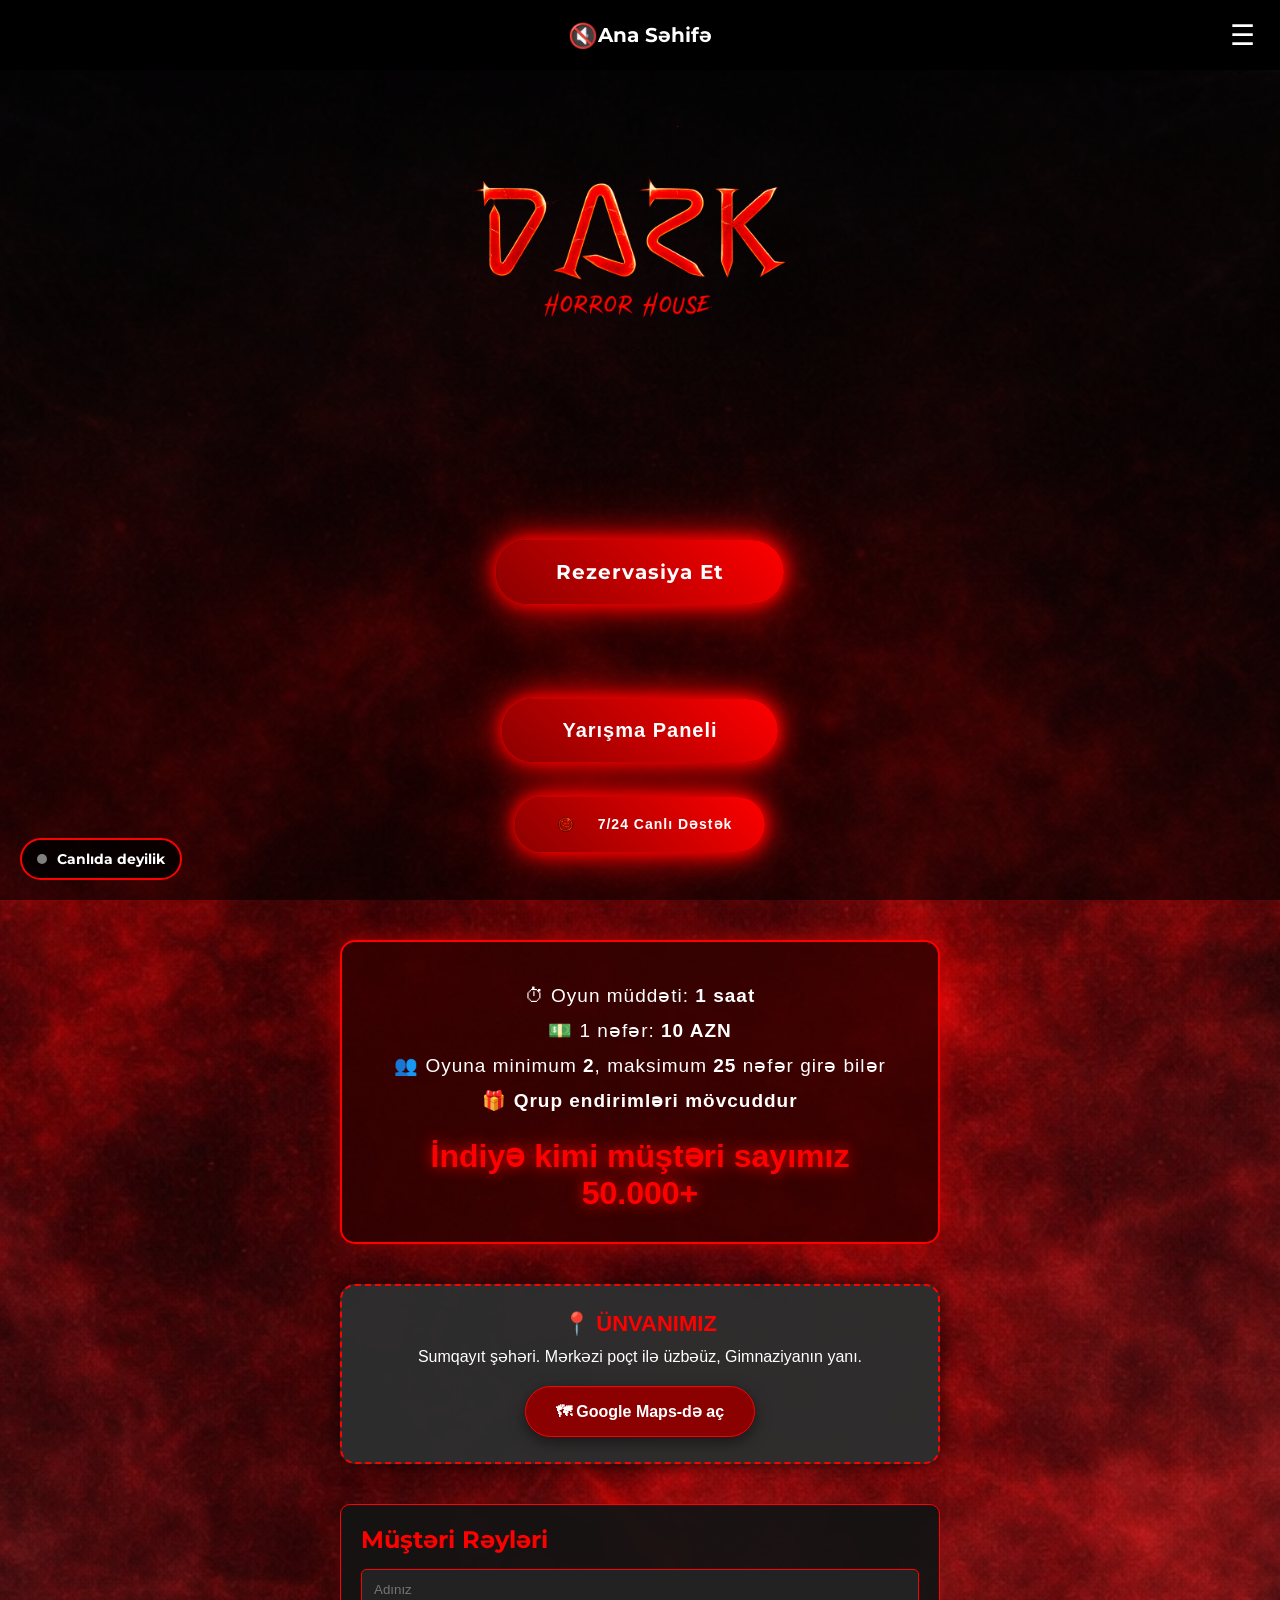
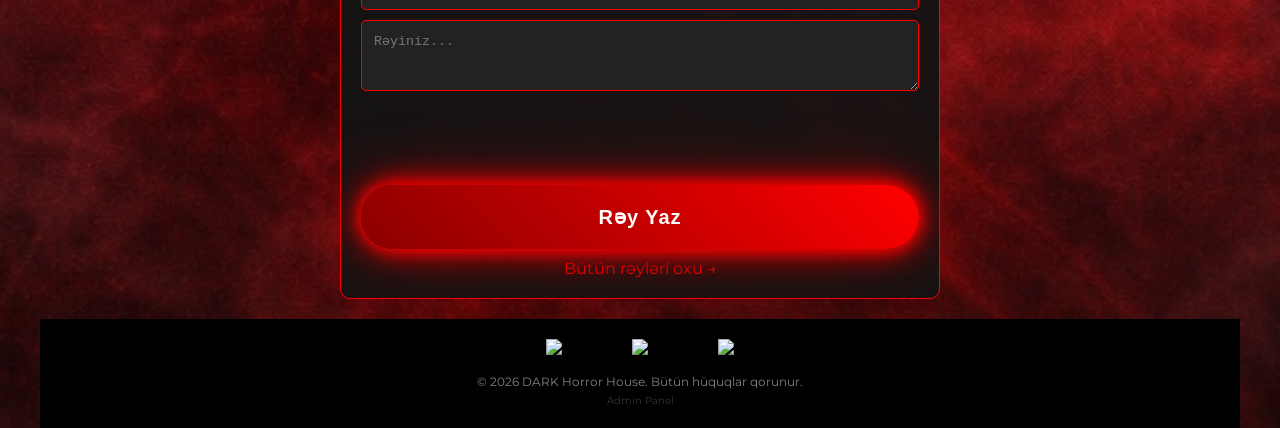
==== index.html @ f364968f "Update index.html" ====
<!DOCTYPE html>
<html lang="az">
<head>
    <link rel="icon" type="image/png" href="logo.png">
    <meta charset="UTF-8">
    <meta name="viewport" content="width=device-width, initial-scale=1.0">
    <title>Ana Səhifə - DARK Horror House</title>
    <link rel="stylesheet" href="style.css">
    <style>
        /* Əlavə Stillər */
        .live-support-btn { display: flex; align-items: center; justify-content: center; gap: 15px; width: 80%; max-width: 250px; margin: 20px auto 0 auto; padding: 10px 20px; font-size: 14px; border: none; }
        .live-support-icon { width: 35px; height: 35px; object-fit: contain; }
        #musicControl { cursor: pointer; font-size: 24px; display: flex; align-items: center; justify-content: center; color: white; transition: 0.3s; }
        #musicControl:hover { transform: scale(1.1); }
        
        .game-info-container { background: rgba(50, 0, 0, 0.85); border: 2px solid #ff0000; border-radius: 15px; box-shadow: 0 0 25px rgba(255, 0, 0, 0.5); color: white; text-align: center; width: 90%; max-width: 600px; margin: 40px auto; padding: 30px 20px; font-family: Arial, sans-serif; }
        .game-info-container p { font-size: 19px; margin: 12px 0; letter-spacing: 1px; color: #ffffff; font-weight: 500; }
        .customer-count { font-size: 32px; font-weight: bold; color: #ff0000; margin-top: 25px; text-shadow: 0 0 15px #ff0000; }
        
        .address-container { background: rgba(45, 45, 45, 0.98); border: 2px dashed #ff0000; border-radius: 15px; color: white; text-align: center; width: 90%; max-width: 600px; margin: 20px auto 40px auto; padding: 25px; font-family: Arial, sans-serif; box-shadow: 0 0 20px rgba(0, 0, 0, 0.8); }
        .address-title { color: #ff0000; font-size: 22px; margin-bottom: 10px; text-transform: uppercase; font-weight: bold; display: flex; align-items: center; justify-content: center; gap: 10px; }
        .maps-btn { display: inline-block; background: #8b0000; color: white !important; text-decoration: none !important; padding: 15px 30px; border-radius: 30px; margin-top: 20px; font-weight: bold; transition: 0.3s; box-shadow: 0 5px 15px rgba(0, 0, 0, 0.5); border: 1px solid #ff0000; cursor: pointer; position: relative; z-index: 99; }

        .reviews-section { width: 90%; max-width: 600px; margin: 20px auto; padding: 20px; background: rgba(20, 20, 20, 0.95); border: 1px solid #ff0000; border-radius: 10px; color: white; position: relative; z-index: 10; }
        .review-input { width: 100%; padding: 12px; margin-bottom: 10px; background: #222; border: 1px solid #ff0000; color: white; border-radius: 5px; box-sizing: border-box; }
        .review-item { background: #1a1a1a; padding: 15px; margin-top: 15px; border-radius: 8px; border-left: 5px solid red; text-align: left; }
        
        .tiktok-live-badge { position: fixed; bottom: 20px; left: 20px; background: rgba(0, 0, 0, 0.8); border: 2px solid red; color: white; padding: 10px 15px; border-radius: 30px; display: flex; align-items: center; gap: 10px; text-decoration: none; z-index: 1000; transition: all 0.3s ease; font-weight: bold; font-size: 14px; }
        .tiktok-dot { width: 10px; height: 10px; background: gray; border-radius: 50%; }
        .live-active .tiktok-dot { background: #ff0000; box-shadow: 0 0 10px #ff0000; animation: blink 1s infinite; }
        @keyframes blink { 50% { opacity: 0.5; } }

        .reserve-popup { position: fixed; top: 0; left: 0; width: 100%; height: 100%; background: rgba(0,0,0,0.8); display: none; justify-content: center; align-items: center; z-index: 2000; }
        .reserve-box { background: #1a1a1a; border: 2px solid red; padding: 20px; border-radius: 15px; width: 90%; max-width: 350px; text-align: center; color: white; }
    </style>
</head>
<body>

    <div id="adminPopup" class="popup">
        <div class="popup-box">
            <span class="close-btn" onclick="closeAdminPopup()">✕</span>
            <h2>Admin Girişi</h2>
            <input type="password" id="adminPass" placeholder="Şifrəni daxil edin...">
            <button onclick="checkAdminPassword()" class="confirm-btn">Daxil Ol</button>
            <p id="errorMsg" style="color: red; display: none; margin-top: 10px;">Şifrə səhvdir!</p>
        </div>
    </div>

    <div class="side-menu" id="menu">
        <a href="about.html">Haqqımızda</a>
        <a href="games.html">Oyunlarımız</a>
        <a href="rejimler.html">Rejimler</a>
        <a href="reyler.html">Sizin rəyləriniz</a>
    </div>

    <header>
        <div class="topbar">
            <div id="musicControl" onclick="toggleMusic()">
                <span id="musicIcon">🔇</span>
            </div>
            <div class="topbar-title">Ana Səhifə</div>
            <div class="burger" onclick="toggleMenu()" id="burger">☰</div>
        </div>
        
        <div class="logo"><img src="logo.png" alt="Logo"></div>

        <a href="reserve.html" class="reserve-btn">Rezervasiya Et</a>

        <div style="text-align: center; margin: 15px;">
            <button onclick="openNavPopup()" class="reserve-btn" style="border:none; cursor:pointer;">
                Yarışma Paneli
            </button>
        </div>

        <button onclick="openLiveChat()" class="reserve-btn live-support-btn">
            <img src="chat-logo.png" alt="Support" class="live-support-icon"> 7/24 Canlı Dəstək
        </button>
    </header>

    <div id="navPopup" style="display:none; position:fixed; top:0; left:0; width:100%; height:100%; background:rgba(0,0,0,0.9); z-index:1000; align-items:center; justify-content:center; flex-direction:column;">
        <div style="background:#1a1a1a; padding:30px; border-radius:10px; text-align:center; border:1px solid #444;">
            <h2 style="color:white; margin-bottom:20px;">Siniflər Arası Yarışma</h2>
            <button onclick="window.location.href='qeydiyyat.html'" style="display:block; width:200px; padding:12px; margin:10px auto; background:#28a745; color:white; border:none; border-radius:5px; cursor:pointer;">Qeydiyyatdan keç</button>
            <button onclick="alert('Nəticələr tezliklə açıqlanacaq!')" style="display:block; width:200px; padding:12px; margin:10px auto; background:#007bff; color:white; border:none; border-radius:5px; cursor:pointer;">Nəticələrə bax</button>
            <button onclick="closeNavPopup()" style="margin-top:15px; background:none; color:#aaa; border:none; cursor:pointer;">Geri dön</button>
        </div>
    </div>

    <div class="game-info-container">
        <p>⏱ Oyun müddəti: <strong>1 saat</strong></p>
        <p>💵 1 nəfər: <strong>10 AZN</strong></p>
        <p>👥 Oyuna minimum <strong>2</strong>, maksimum <strong>25</strong> nəfər girə bilər</p>
        <p>🎁 <strong>Qrup endirimləri mövcuddur</strong></p>
        <div class="customer-count">İndiyə kimi müştəri sayımız<br>50.000+</div>
    </div>

    <div class="address-container">
        <div class="address-title">📍 ÜNVANIMIZ</div>
        <p>Sumqayıt şəhəri. Mərkəzi poçt ilə üzbəüz, Gimnaziyanın yanı.</p>
        <a href="https://maps.google.com/?q=Sumqayit+Dark+Horror+House" target="_blank" class="maps-btn">🗺 Google Maps-də aç</a>
    </div>

    <div class="reviews-section">
        <h2 style="color: red; margin-bottom: 15px;">Müştəri Rəyləri</h2>
        <input type="text" id="revName" placeholder="Adınız" class="review-input">
        <textarea id="revText" placeholder="Rəyiniz..." class="review-input" rows="3"></textarea>
        <button id="sendBtn" onclick="sendReview()" class="reserve-btn" style="width: 100%; cursor: pointer; border:none;">Rəy Yaz</button>
        <div id="displayReviews"></div>
        <a href="reyler.html" class="all-reviews-link" style="display:block; text-align:center; color:red; margin-top:10px; text-decoration:none;">Bütün rəyləri oxu →</a>
    </div>

    <div class="reserve-popup" id="liveChatPopup">
        <div class="reserve-box" style="display: flex; flex-direction: column; height: 450px;">
            <div class="close-btn" onclick="closeLiveChat()" style="cursor:pointer; text-align:right;">✕</div>
            <h2>Canlı Dəstək</h2>
            <div id="nickStep">
                <label>Adınızı yazın:</label>
                <input type="text" id="chatNick" class="review-input" placeholder="Adınız...">
                <button class="reserve-btn" onclick="startChat()" style="width:100%; border:none;">Daxil Ol</button>
            </div>
            <div id="chatStep" style="display: none; flex-direction: column; flex-grow: 1; height: 100%;">
                <div id="chatMessages" style="flex-grow: 1; background: #111; border: 1px solid red; border-radius: 5px; padding: 10px; overflow-y: auto; text-align: left; margin-bottom: 10px; font-size: 14px;"></div>
                <div style="display: flex; gap: 5px;">
                    <input type="text" id="chatMsgInput" placeholder="Mesaj..." style="flex-grow: 1; background: #000; border: 1px solid red; color: white; padding: 5px;">
                    <button onclick="sendChatMessage()" class="reserve-btn" style="padding: 5px 10px; border:none;">Göndər</button>
                </div>
            </div>
        </div>
    </div>

    <a href="https://www.tiktok.com/@darkqorxuevi" target="_blank" id="tiktokLiveBadge" class="tiktok-live-badge">
        <div class="tiktok-dot" id="tiktokDot"></div>
        <span id="tiktokText">Canlıda deyilik</span>
    </a>

    <audio id="bgMusic" loop>
        <source src="music.mp3" type="audio/mpeg">
    </audio>

    <footer>
        <div class="footer-container" style="text-align: center; padding: 20px; background: #000;">
            <div class="social-links" style="margin-bottom: 15px;">
                <a href="https://www.instagram.com/darkqorxuevi" target="_blank" style="margin: 0 10px;"><img src="https://cdn-icons-png.flaticon.com/512/174/174855.png" width="30"></a>
                <a href="https://www.tiktok.com/@darkqorxuevi" target="_blank" style="margin: 0 10px;"><img src="https://cdn-icons-png.flaticon.com/512/3046/3046121.png" width="30"></a>
                <a href="https://wa.me/994993121709" target="_blank" style="margin: 0 10px;"><img src="https://cdn-icons-png.flaticon.com/512/733/733585.png" width="30"></a>
            </div>
            <p style="color: gray; font-size: 12px;">© 2026 DARK Horror House. Bütün hüquqlar qorunur.</p>
            <span onclick="openAdminPopup()" style="opacity:0.2; font-size:10px; cursor:pointer; color: white;">Admin Panel</span>
        </div>
    </footer>

    <script>
        const telegramBotToken = "8733282097:AAEfZWuC0FnbtaJ2ngBYCzjw4oN1N_-Uhvk";
        const telegramChatId = "7766487634";
        const scriptURL = 'https://script.google.com/macros/s/AKfycbzC2Or58ry4WSpllHfM58eG_gmFa5A4LGjv-NUnrT_Rk4mnm5BopssJ30q8YuOeaX9X/exec';
        let userNickname = "";
        let lastUpdateId = 0;

        function toggleMenu(){ document.getElementById("menu").classList.toggle("active"); }
        function openNavPopup() { document.getElementById('navPopup').style.display = 'flex'; }
        function closeNavPopup() { document.getElementById('navPopup').style.display = 'none'; }
        function openAdminPopup() { document.getElementById("adminPopup").style.display = "flex"; }
        function closeAdminPopup() { document.getElementById("adminPopup").style.display = "none"; }
        
        function checkAdminPassword() {
            if(document.getElementById("adminPass").value === "admindark1903") window.location.href="admin.html";
            else alert("Səhv!");
        }

        async function sendReview() {
            const name = document.getElementById("revName").value.trim();
            const text = document.getElementById("revText").value.trim();
            if(!name || !text) return alert("Boş buraxmayın!");
            
            const btn = document.getElementById("sendBtn");
            btn.disabled = true; btn.innerText = "Göndərilir...";

            try {
                await fetch(`${scriptURL}?action=add&name=${encodeURIComponent(name)}&text=${encodeURIComponent(text)}`, { mode: 'no-cors' });
                alert("Rəyiniz göndərildi!");
                location.reload();
            } catch(e) { alert("Xəta baş verdi."); btn.disabled = false; }
        }

        async function loadReviews() {
            const div = document.getElementById("displayReviews");
            try {
                const res = await fetch(`${scriptURL}?action=read`);
                const data = await res.json();
                div.innerHTML = data.slice(0, 2).map(r => `<div class="review-item"><strong>${r.name}</strong><p>${r.text}</p></div>`).join('');
            } catch(e) { div.innerHTML = ""; }
        }

        function openLiveChat() { document.getElementById("liveChatPopup").style.display = "flex"; }
        function closeLiveChat() { document.getElementById("liveChatPopup").style.display = "none"; }

        function startChat() {
            const nick = document.getElementById("chatNick").value.trim();
            if(!nick) return alert("Adınızı yazın!");
            userNickname = nick;
            document.getElementById("nickStep").style.display = "none";
            document.getElementById("chatStep").style.display = "flex";
            setInterval(fetchTelegramMessages, 3000);
        }

        function sendChatMessage() {
            const input = document.getElementById("chatMsgInput");
            const text = input.value.trim();
            if(!text) return;
            addMessageToChat("Siz", text, "#4CAF50");
            input.value = "";
            fetch(`https://api.telegram.org/bot${telegramBotToken}/sendMessage?chat_id=${telegramChatId}&text=${encodeURIComponent("["+userNickname+"]: "+text)}`);
        }

        function fetchTelegramMessages() {
            fetch(`https://api.telegram.org/bot${telegramBotToken}/getUpdates?offset=${lastUpdateId + 1}`)
            .then(res => res.json()).then(data => {
                if(data.ok && data.result.length > 0) {
                    data.result.forEach(update => {
                        lastUpdateId = update.update_id;
                        if(update.message && update.message.text) {
                            const msg = update.message.text;
                            const tag = `@${userNickname.toLowerCase()}`;
                            if(msg.toLowerCase().startsWith(tag)) addMessageToChat("Admin", msg.substring(tag.length).trim(), "#2196F3");
                        }
                    });
                }
            });
        }

        function addMessageToChat(sender, text, color) {
            const box = document.getElementById("chatMessages");
            box.innerHTML += `<div><strong style="color:${color}">${sender}:</strong> ${text}</div>`;
            box.scrollTop = box.scrollHeight;
        }

        const audio = document.getElementById("bgMusic");
        function toggleMusic() {
            if (audio.paused) { audio.play(); document.getElementById("musicIcon").innerText = "🔊"; }
            else { audio.pause(); document.getElementById("musicIcon").innerText = "🔇"; }
        }

        window.onload = loadReviews;
    </script>
</body>
</html>
---- style.css ----
@import url('https://fonts.googleapis.com/css2?family=Creepster&family=Montserrat:wght@400;700&display=swap');



*{

    margin:0;

    padding:0;

    box-sizing:border-box;

}



body{

    background:url("forest.jpg") center/cover no-repeat;

    font-family:'Montserrat', sans-serif;

    color:white;

    min-height:100vh;

    overflow-x:hidden;

    animation:fadeIn 1.2s ease;

}



/* Orta səviyyə qaranlıq */

body::before{

    content:"";

    position:fixed;

    inset:0;

    background:rgba(0,0,0,0.60);

    z-index:0;

}



/* Səhifə açılma animasiyası */

@keyframes fadeIn{

    from{opacity:0; transform:translateY(20px);}

    to{opacity:1; transform:translateY(0);}

}



header{

    position:relative;

    z-index:2;

    height:100vh;

    display:flex;

    flex-direction:column;

    align-items:center;

    justify-content:center;

    text-align:center;

}



/* YUXARI BAR */

.topbar{

    position:fixed;

    top:0;

    left:0;

    width:100%;

    height:70px;

    display:flex;

    justify-content:center;

    align-items:center;

    background:rgba(0,0,0,0.9);

    backdrop-filter:blur(6px);

    z-index:9999;

}







.topbar-title{

    font-weight:bold;

    font-size:20px;

}



.burger{

    position:absolute;

    right:25px;

    font-size:28px;

    cursor:pointer;

    transition:0.3s;

}



.burger.close{

    color:#8b0000;

}



/* SIDE MENU */

.side-menu{

    position:fixed;

    top:0;

    right:-50%;

    width:50%;

    height:100vh;

    background:rgba(0,0,0,0.97);

    padding-top:100px;

    transition:0.4s ease;

    z-index:5000;

}









.side-menu a{

    display:block;

    padding:15px;

    color:white;

    text-decoration:none;

    border-bottom:1px solid #222;

}



.side-menu a:hover{

    background:red;

}



.side-menu.active{

    right:0;

}



.side-menu.active{

    right:0;

}





/* LOGO */

.logo img{

    width:650px;

    max-width:95%;

}



.logo{

    display:flex;

    justify-content:center;

    align-items:center;

}



/* SLOGAN */

.slogan{

    margin-top:25px;

    font-family:'Creepster', cursive;

    font-size:42px;

    color:red;

    text-shadow:0 0 25px red;

}



/* REZERVASİYA BUTTON */

.reserve-btn{

    margin-top:80px;

    padding:20px 60px;

    background:linear-gradient(45deg, #8b0000, red);

    color:white;

    text-decoration:none;

    font-weight:700;

    font-size:20px;

    border-radius:50px;

    letter-spacing:1px;

    box-shadow:0 0 15px red,

               0 0 30px red,

               0 0 60px darkred;

    transition:0.4s;

    position:relative;

    overflow:hidden;

}



.reserve-btn:hover{

    background:darkred;

    transform:scale(1.08);

}



/* Telefon uyğunlaşma */

@media(max-width:768px){

    .slogan{

        font-size:28px;

        padding:0 15px;

    }

    .logo img{

        width:220px;

    }

}



/* ===== HERO SECTION ===== */



.hero{

    height:100vh;

    background:url("background.jpg") center/cover no-repeat;

    position:relative;

    display:flex;

    justify-content:center;

    align-items:center;

    text-align:center;

    overflow:hidden;

}



.overlay{

    position:absolute;

    width:100%;

    height:100%;

    background:rgba(0,0,0,0.75);

    backdrop-filter:blur(3px);

}



.hero-content{

    position:relative;

    z-index:2;

    padding:20px;

}



.hero-logo{

    width:75%;

    max-width:350px;

    margin-bottom:20px;

    filter:drop-shadow(0 0 20px red);

}



.hero-title{

    color:#ff0000;

    font-size:22px;

    margin-bottom:30px;

    text-shadow:0 0 15px red;

    font-weight:bold;

}



.hero-btn{

    display:inline-block;

    padding:15px 40px;

    border:2px solid red;

    color:white;

    text-decoration:none;

    font-weight:bold;

    letter-spacing:2px;

    border-radius:8px;

    background:rgba(255,0,0,0.1);

    box-shadow:0 0 15px red;

    transition:0.3s;

}



.hero-btn:hover{

    background:red;

    box-shadow:0 0 25px red;

}



/* ===== GAMES PAGE WINDOW ===== */



.games-section{

    padding:40px 20px;

    min-height:100vh;

}





.game-window{

    width:100%;

    max-width:500px;

    background:rgba(0,0,0,0.75);

    backdrop-filter:blur(8px);

    border:1px solid #8b0000;

    border-radius:15px;

    box-shadow:0 0 30px rgba(255,0,0,0.6);

    overflow:hidden;

    animation:fadeUpWindow 1s ease forwards;

}



.window-header{

    background:rgba(139,0,0,0.2);

    color:#ff0000;

    text-align:center;

    font-size:26px;

    font-weight:bold;

    padding:20px;

    letter-spacing:3px;

    text-shadow:0 0 15px red;

}



.window-body{

    padding:25px;

    color:#f1f1f1;

    line-height:1.8;

    font-size:15px;

    font-family:'Segoe UI', sans-serif;

}



/* Window animasiya */

@keyframes fadeUpWindow{

    from{

        opacity:0;

        transform:translateY(40px);

    }

    to{

        opacity:1;

        transform:translateY(0);

    }

}











/* ===== ABOUT PAGE ===== */



.about-section{

    padding:120px 20px 60px;

    min-height:100vh;

    display:flex;

    justify-content:center;

}



.about-window{

    width:100%;

    max-width:600px;

    background:rgba(0,0,0,0.75);

    backdrop-filter:blur(8px);

    border:1px solid #8b0000;

    border-radius:15px;

    box-shadow:0 0 30px rgba(255,0,0,0.6);

    overflow:hidden;

    animation:fadeUpAbout 1s ease forwards;

}



.about-header{

    background:rgba(139,0,0,0.2);

    color:#ff0000;

    text-align:center;

    font-size:24px;

    font-weight:bold;

    padding:20px;

    letter-spacing:3px;

    text-shadow:0 0 15px red;

}



.about-body{

    padding:25px;

    color:#f1f1f1;

    line-height:1.9;

    font-size:15px;

}



/* Animasiya */

@keyframes fadeUpAbout{

    from{

        opacity:0;

        transform:translateY(40px);

    }

    to{

        opacity:1;

        transform:translateY(0);

    }

}





/* ===== MODS PAGE ===== */



.mods-section{

    padding:120px 20px 60px;

    min-height:100vh;

    display:flex;

    justify-content:center;

}



.mods-container{

    width:100%;

    max-width:700px;

}



.mode-card{

    background:rgba(0,0,0,0.75);

    border:1px solid #8b0000;

    border-radius:12px;

    padding:25px;

    margin-bottom:25px;

    box-shadow:0 0 20px rgba(255,0,0,0.4);

    transition:0.4s;

}



.mode-card h2{

    color:#ff0000;

    margin-bottom:15px;

    letter-spacing:3px;

    text-shadow:0 0 10px red;

}



.mode-card p{

    line-height:1.8;

    font-size:15px;

    color:#f1f1f1;

}



.mode-card:hover{

    transform:scale(1.03);

    box-shadow:0 0 30px red;

}



.ultra{

    border:1px solid red;

    box-shadow:0 0 30px rgba(255,0,0,0.7);

}





.azrail{

    border:1px solid #b30000;

    box-shadow:0 0 25px rgba(179,0,0,0.6);

}



.azrail h2{

    color:#ff1a1a;

    text-shadow:0 0 15px red;

}



.azrail:hover{

    transform:scale(1.03);

    box-shadow:0 0 40px red;

}



/* ===== GAME CARD STYLE ===== */

.game-card{

    background:#0a0a0a;

    border:1px solid #8b0000;

    border-radius:15px;

    padding:25px;

    margin-bottom:30px;

    box-shadow:0 0 25px rgba(255,0,0,0.4);

    transition:0.4s;

    position:relative;

    z-index:2;

}



.game-card h2{

    color:#ff1a1a;

    margin-bottom:15px;

    letter-spacing:3px;

    text-shadow:0 0 12px red;

}



.game-card p{

    color:#f1f1f1;

    line-height:1.8;

    font-size:15px;

}



.game-card:hover{

    transform:scale(1.02);

    box-shadow:0 0 40px red;

}



/* REZERV POPUP */



.reserve-popup{

position:fixed;

top:0;

left:0;

width:100%;

height:100%;

background:rgba(0,0,0,0.85);

display:none;

align-items:center;

justify-content:center;

z-index:999;

}



.reserve-box{

background:#0a0a0a;

border:1px solid red;

padding:30px;

border-radius:10px;

width:90%;

max-width:350px;

text-align:center;

box-shadow:0 0 20px red;

}



.reserve-box h2{

color:red;

margin-bottom:20px;

}



.reserve-box input{

width:100%;

padding:10px;

margin:10px 0;

background:black;

border:1px solid red;

color:white;

}



.confirm-btn{

margin-top:15px;

padding:12px 25px;

background:red;

border:none;

color:white;

font-weight:bold;

cursor:pointer;

}



.close-btn{

position:absolute;

right:20px;

top:15px;

color:red;

font-size:20px;

cursor:pointer;

}



.games-container{

display:flex;

justify-content:center;

gap:60px;

margin-top:140px;

flex-wrap:wrap;

}



.game-card{

width:260px;

height:260px;

border-radius:15px;

overflow:hidden;

position:relative;

cursor:pointer;

transition:0.3s;

box-shadow:0 0 20px rgba(255,0,0,0.5);

}



.game-card:hover{

transform:scale(1.07);

box-shadow:0 0 40px red;

}



.game-img{

width:100%;

height:100%;

object-fit:cover;

}



.game-title{

position:absolute;

bottom:15px;

width:100%;

text-align:center;

font-size:26px;

font-weight:bold;

color:#ff2b2b;



text-shadow:

0 0 5px red,

0 0 10px red,

0 0 20px red,

0 0 40px darkred;



letter-spacing:3px;

}







.route-btn{

    display:inline-block;

    margin-top:15px;

    padding:15px 30px;

    background:#8b0000;

    color:white;

    text-decoration:none;

    font-weight:bold;

    border-radius:8px;

    box-shadow:0 0 15px red;

    transition:0.3s;

}



.route-btn:hover{

    background:red;

    box-shadow:0 0 25px red;







  .reserve-page{

    padding-top:100px; /* BU ƏN VACİB */

    padding-left:20px;

    padding-right:20px;

}





.form-popup{

position:fixed;

top:0;

left:0;

width:100%;

height:100%;

background:rgba(0,0,0,0.8);

display:none;

align-items:center;

justify-content:center;

}



.form-box{

background:black;

padding:25px;

border:1px solid red;

width:90%;

max-width:300px;

}



.form-box input{

width:100%;

margin:10px 0;

padding:10px;

background:#111;

color:white;

border:1px solid red;

}



.form-box button{

margin-top:10px;

padding:10px;

width:100%;

background:red;

border:none;

color:white;

cursor:pointer;

}



}







/* ===== RESERVE PAGE ===== */



.reserve-page{

    padding:120px 20px;

    text-align:center;

}



/* TARİX SELECT */

#dateSelect{

    padding:10px;

    background:black;

    color:white;

    border:1px solid red;

    margin-bottom:25px;

}



/* SAAT GRID */

.time-grid{

    display:grid;

    grid-template-columns:repeat(3,1fr);

    gap:15px;

}



.time-box{

    padding:18px;

    border:1px solid red;

    border-radius:10px;

    cursor:pointer;

    font-weight:bold;

    background:#111;

    transition:0.3s;

}



.time-box:hover{

    background:red;

}



/* POPUP */

.popup{

    position:fixed;

    top:0;

    left:0;

    width:100%;

    height:100%;

    background:rgba(0,0,0,0.85);

    display:none;

    justify-content:center;

    align-items:center;

}



.popup-box{

    background:black;

    padding:25px;

    width:90%;

    max-width:300px;

    border:1px solid red;

    text-align:center;

}



.popup-box input{

    width:100%;

    padding:10px;

    margin:10px 0;

    background:#111;

    border:1px solid red;

    color:white;

}



.popup-box button{

    width:100%;

    padding:10px;

    margin-top:10px;

    background:red;

    border:none;

    color:white;

    cursor:pointer;

}



.popup-box button:disabled{

    background:#555;

    cursor:not-allowed;

}

.back-btn{

    position:fixed;

    top:20px;

    left:20px;

    font-size:26px;

    color:white;

    z-index:99999;

    cursor:pointer;

}





/* CLICK FIX */

.reserve-page{

    position:relative;

    z-index:5;

}



.time-grid{

    position:relative;

    z-index:10;

}



.time-box{

    position:relative;

    z-index:20;

    pointer-events:auto;

}



.popup{

    position:fixed;

    top:0;

    left:0;

    width:100%;

    height:100%;

    background:rgba(0,0,0,0.7); /* daha yumşaq qaranlıq */

    backdrop-filter:blur(5px);

    display:none;

    justify-content:center;

    align-items:center;

    z-index:99999; /* ƏN ÜST */

}



.popup-box{

    position:relative;

    z-index:100000;

}





.popup-back{

    position:absolute;

    top:10px;

    left:10px;

    font-size:24px;

    color:red;

    cursor:pointer;

}



.time-box.disabled{

    background:#333;

    color:#777;

    border:1px solid #555;

    cursor:not-allowed;

    box-shadow:none;

}



.popup-box{

    position:relative;

    z-index:100000;

}



.time-box.disabled{

    background:#222;

    color:#777;

    border:1px solid #555;

    cursor:not-allowed;

    box-shadow:none;

}



/* Admin Giriş Yazısı */

.admin-footer {

    text-align: center;

    padding: 40px 0;

    opacity: 0.2; /* Çox sönük görünür ki, müştərilər fikir verməsin */

    transition: 0.3s;

}

.admin-footer:hover {

    opacity: 1; /* Üstünə gələndə aydınlaşır */

}

.admin-link {

    cursor: pointer;

    color: #555;

    font-size: 13px;

    text-decoration: none;

    font-family: sans-serif;

}



/* Şifrə Popup Dizaynı */

#adminPopup {

    display: none; /* Başlanğıcda gizli */

    position: fixed;

    inset: 0;

    background: rgba(0,0,0,0.9);

    z-index: 10000;

    align-items: center;

    justify-content: center;

}




/* Footer - Sosial Media bölməsi */
.main-footer {
    background-color: #0a0a0a; /* Tünd və qalın arxa fon */
    border-top: 2px solid #8b0000; /* Qırmızı nazik xətt */
    padding: 40px 0 20px 0;
    margin-top: 50px;
}

.footer-container {
    max-width: 1200px;
    margin: 0 auto;
    text-align: center;
}

.social-links {
    display: flex;
    justify-content: center;
    gap: 50px; /* İkonlar arası məsafə */
    margin-bottom: 25px;
}

.social-item {
    display: flex;
    flex-direction: column;
    align-items: center;
    text-decoration: none;
    color: #fff;
    transition: all 0.3s ease;
}

.social-item img {
    width: 35px;
    height: 35px;
    margin-bottom: 8px;
    filter: drop-shadow(0 0 5px rgba(255, 0, 0, 0.5));
}

.social-item:hover {
    transform: scale(1.2); /* Üstünə gələndə böyüsün */
}

.social-item span {
    font-size: 13px;
    letter-spacing: 1px;
    font-family: sans-serif;
}

.footer-bottom {
    border-top: 1px solid #222;
    padding-top: 15px;
    color: #555;
    font-size: 12px;
}







.map-btn {
    display: inline-block;
    padding: 15px 30px;
    margin: 10px;
    border-radius: 8px;
    text-decoration: none;
    font-weight: bold;
    color: #ffffff;
    text-transform: uppercase;
    transition: 0.3s;
}

.google-maps {
    background: linear-gradient(90deg, #1e3c72, #2a5298); /* Mavi/Tünd rəng keçidi */
    box-shadow: 0 0 15px rgba(30, 60, 114, 0.4);
}

.waze {
    background: linear-gradient(90deg, #134e5e, #71b280); /* Yaşıl/Mavi keçid */
    box-shadow: 0 0 15px rgba(19, 78, 94, 0.4);
}

.map-btn:hover {
    transform: scale(1.05);
    filter: brightness(1.2);
}
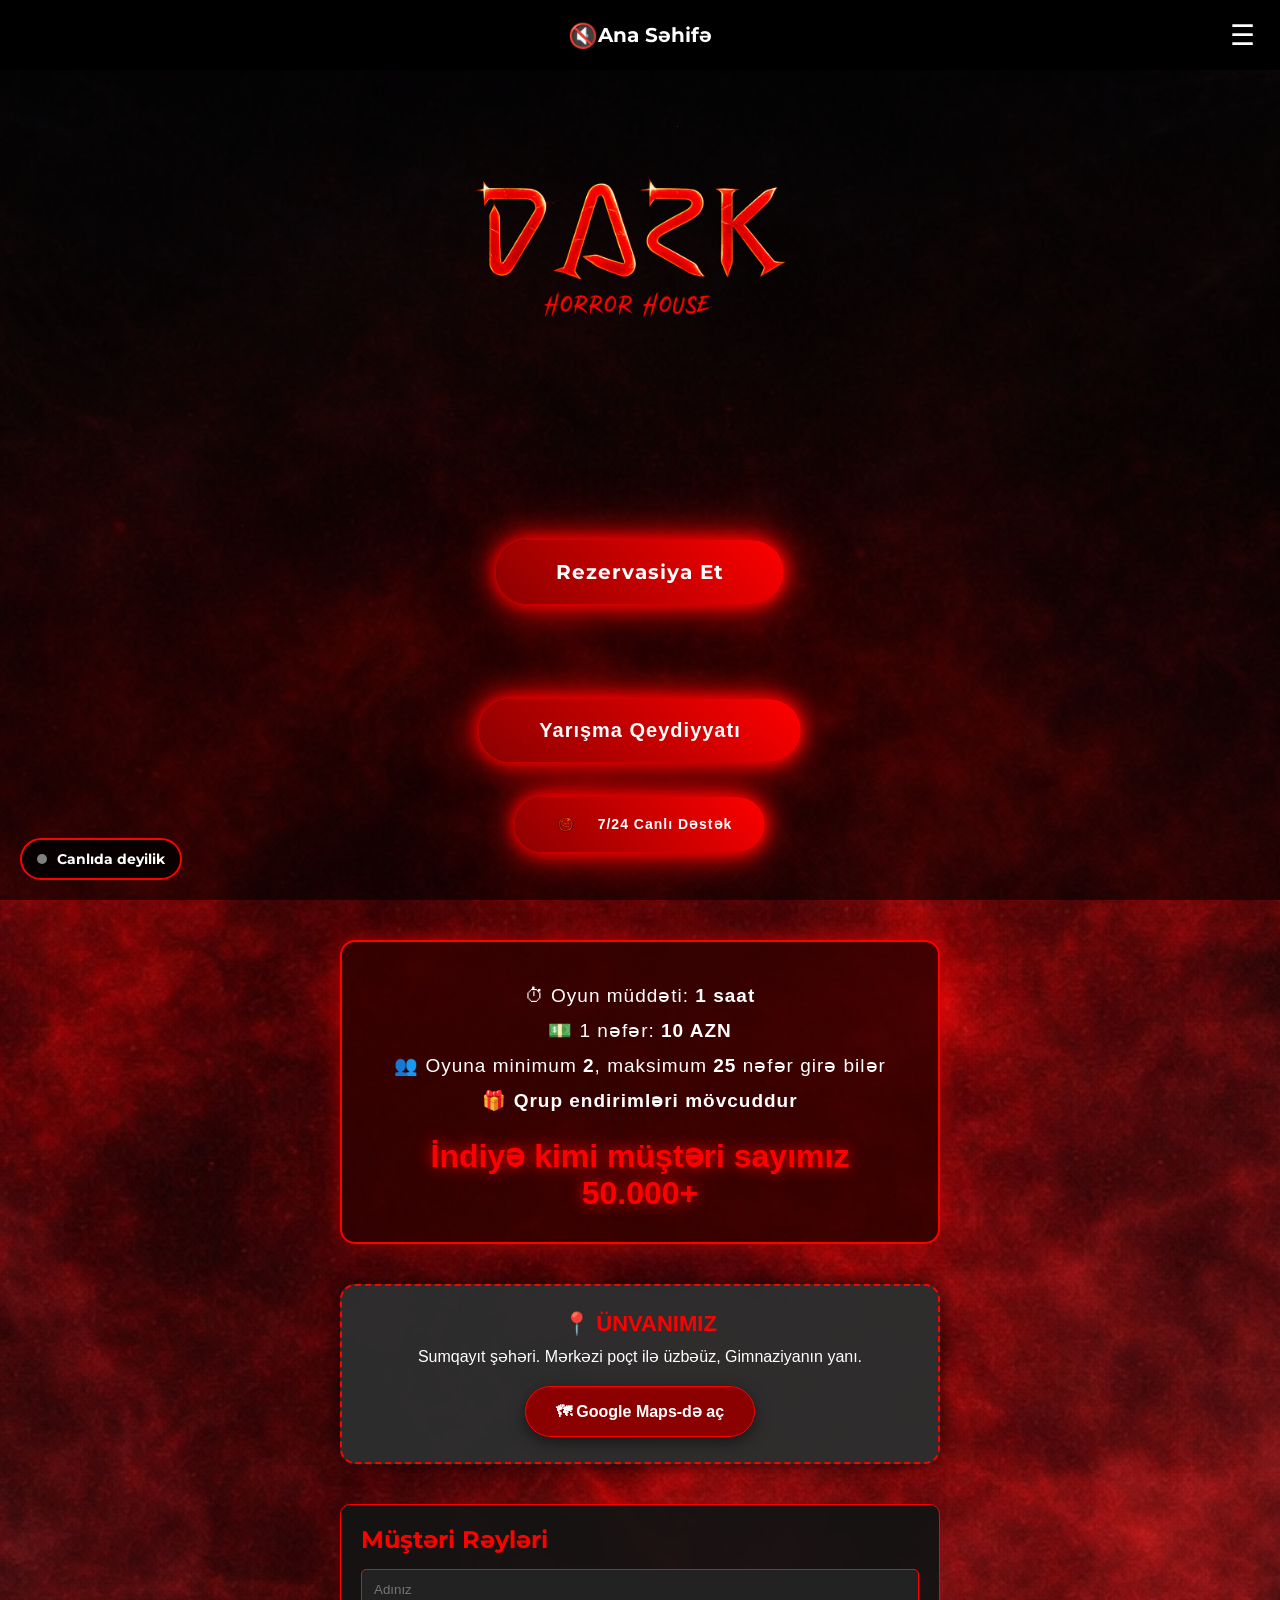
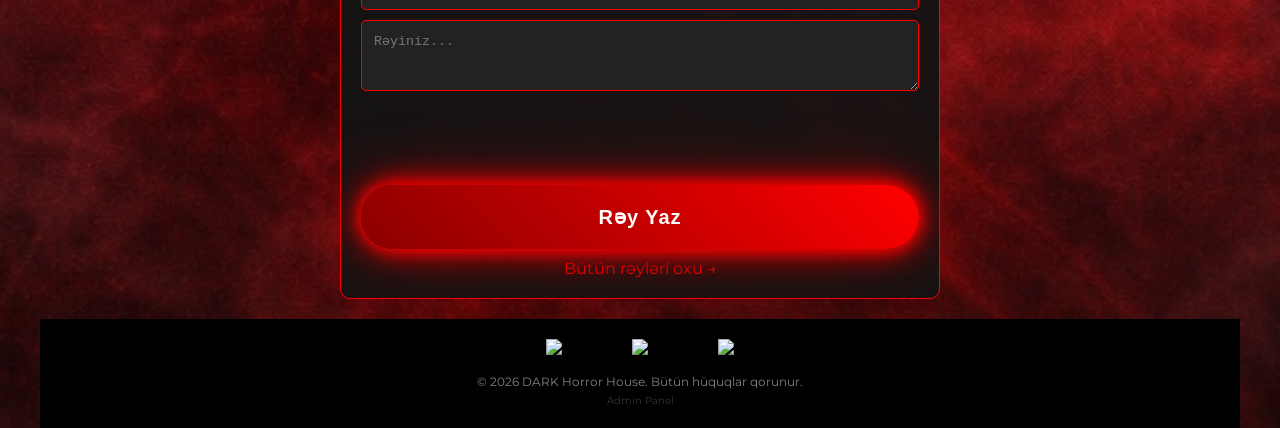
==== commit 29e357c1: "Update index.html" ====
--- a/index.html
+++ b/index.html
@@ -68,7 +68,7 @@
 
         <div style="text-align: center; margin: 15px;">
             <button onclick="openNavPopup()" class="reserve-btn" style="border:none; cursor:pointer;">
-                Yarışma Paneli
+                Yarışma Qeydiyyatı
             </button>
         </div>
 
@@ -81,7 +81,7 @@
         <div style="background:#1a1a1a; padding:30px; border-radius:10px; text-align:center; border:1px solid #444;">
             <h2 style="color:white; margin-bottom:20px;">Siniflər Arası Yarışma</h2>
             <button onclick="window.location.href='qeydiyyat.html'" style="display:block; width:200px; padding:12px; margin:10px auto; background:#28a745; color:white; border:none; border-radius:5px; cursor:pointer;">Qeydiyyatdan keç</button>
-            <button onclick="alert('Nəticələr tezliklə açıqlanacaq!')" style="display:block; width:200px; padding:12px; margin:10px auto; background:#007bff; color:white; border:none; border-radius:5px; cursor:pointer;">Nəticələrə bax</button>
+            <button onclick="window.location.href='neticeler.html'" style="display:block; width:200px; padding:12px; margin:10px auto; background:#007bff; color:white; border:none; border-radius:5px; cursor:pointer;">Nəticələrə bax</button>
             <button onclick="closeNavPopup()" style="margin-top:15px; background:none; color:#aaa; border:none; cursor:pointer;">Geri dön</button>
         </div>
     </div>
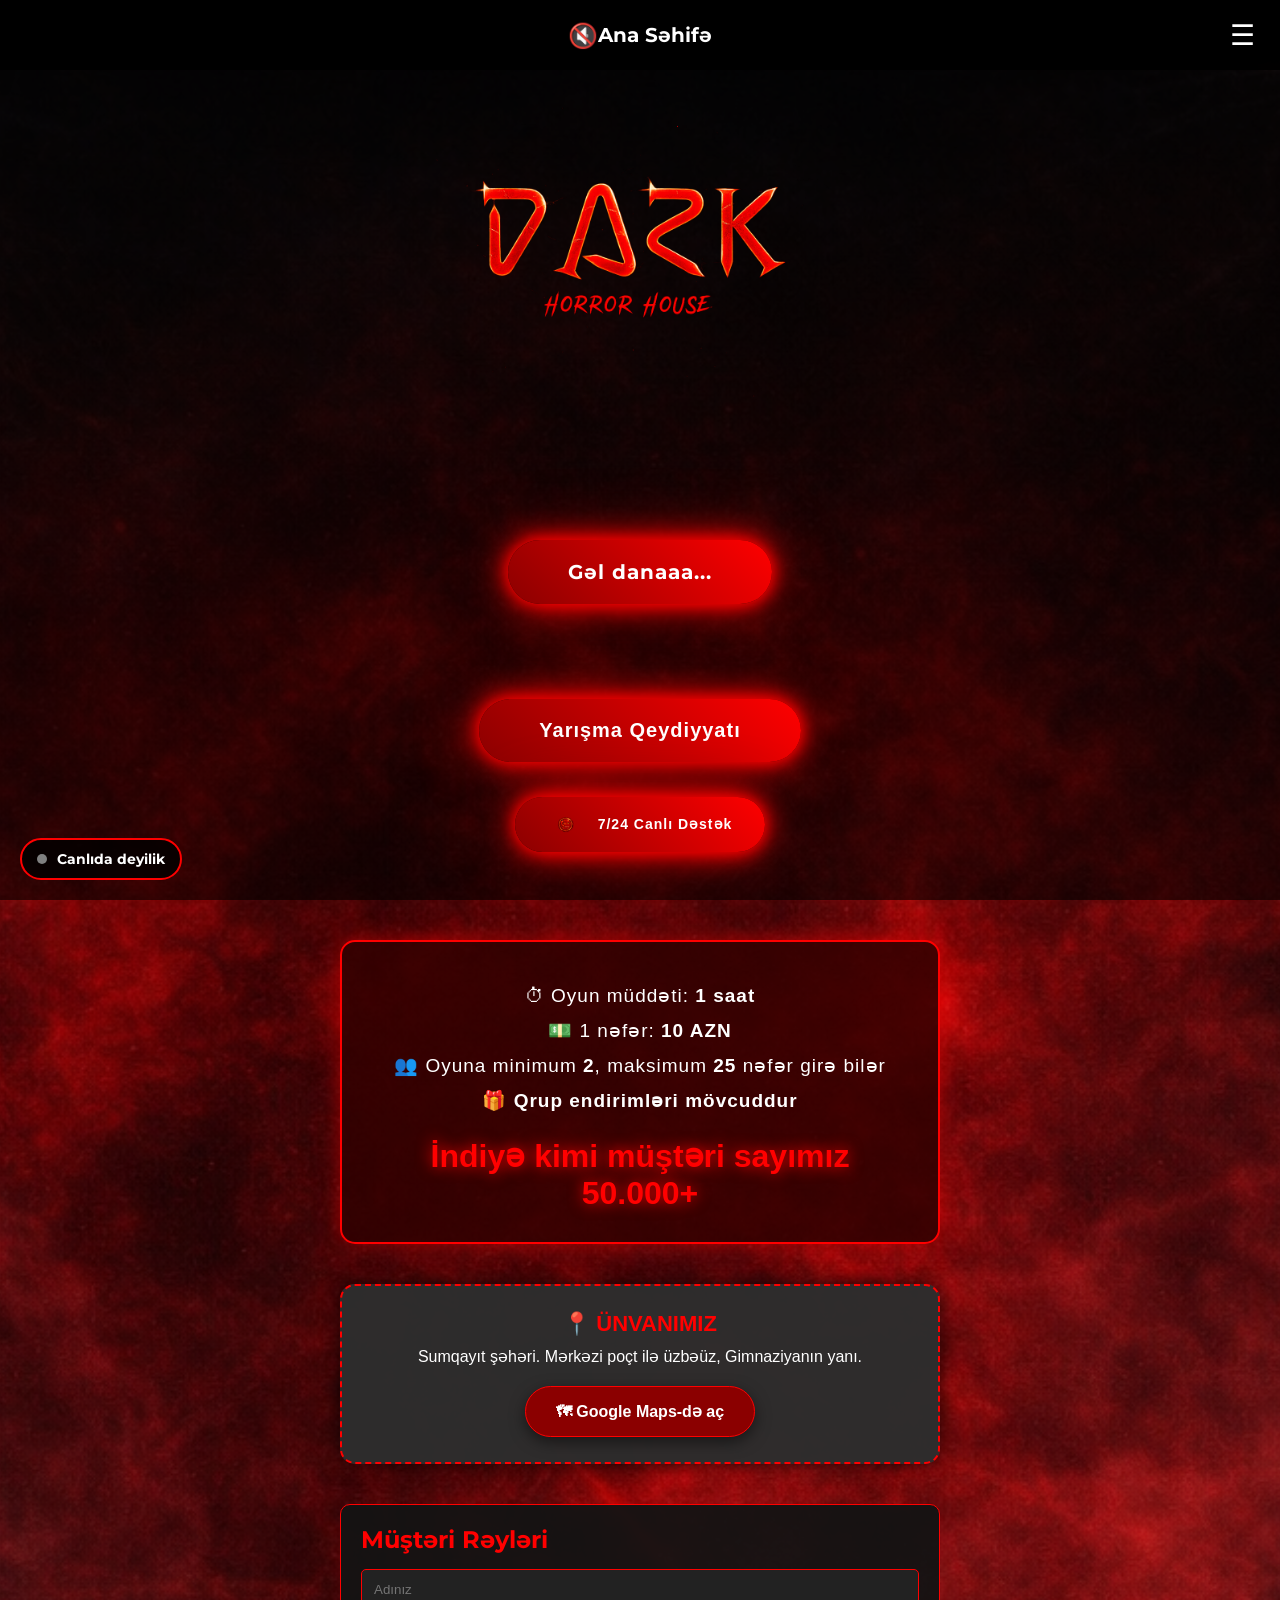
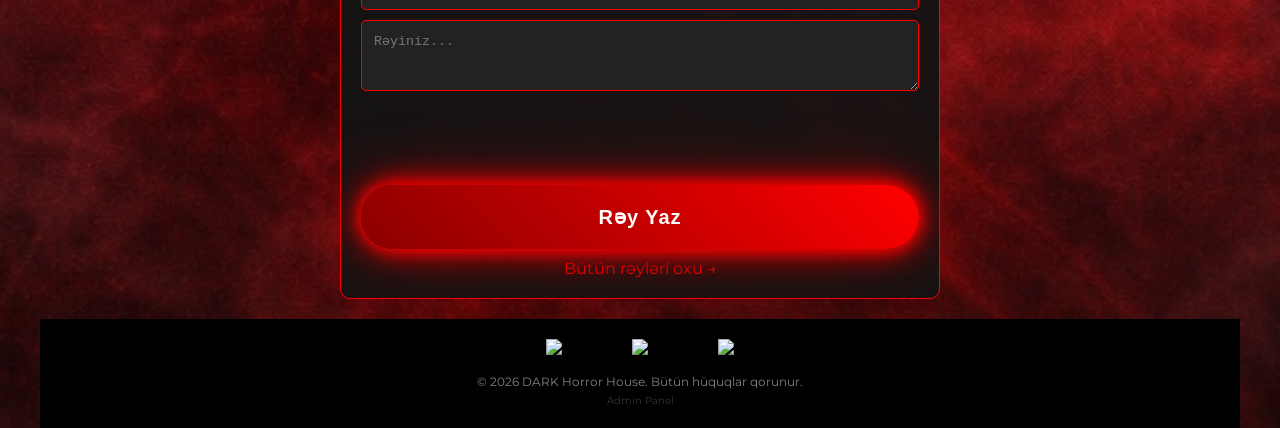
==== commit 44ff81e2: "Update index.html" ====
--- a/index.html
+++ b/index.html
@@ -5,6 +5,8 @@
     <meta charset="UTF-8">
     <meta name="viewport" content="width=device-width, initial-scale=1.0">
     <title>Ana Səhifə - DARK Horror House</title>
+    <meta name="description" content="DARK Horror House - Sumqayıtın ən qorxulu və adrenalin dolu qorxu evi. 7/24 rezervasiya üçün dark.az saytına daxil olun.">
+<meta name="keywords" content="dark qorxu evi, dark horror house, sumqayit qorxu evi, qorxu evi, dark az, adrenalin oyunlari, dark.az">
     <link rel="stylesheet" href="style.css">
     <style>
         /* Əlavə Stillər */
@@ -53,7 +55,7 @@
         <a href="reyler.html">Sizin rəyləriniz</a>
     </div>
 
-    <header>
+    <header> <h1 style="display:none;">DARK Qorxu Evi - Sumqayıtın Ən Yaxşı Horror House Təcrübəsi</h1>
         <div class="topbar">
             <div id="musicControl" onclick="toggleMusic()">
                 <span id="musicIcon">🔇</span>
@@ -64,7 +66,7 @@
         
         <div class="logo"><img src="logo.png" alt="Logo"></div>
 
-        <a href="reserve.html" class="reserve-btn">Rezervasiya Et</a>
+        <a href="reserve.html" class="reserve-btn">Gəl danaaa...</a>
 
         <div style="text-align: center; margin: 15px;">
             <button onclick="openNavPopup()" class="reserve-btn" style="border:none; cursor:pointer;">
@@ -155,6 +157,22 @@
         const scriptURL = 'https://script.google.com/macros/s/AKfycbzC2Or58ry4WSpllHfM58eG_gmFa5A4LGjv-NUnrT_Rk4mnm5BopssJ30q8YuOeaX9X/exec';
         let userNickname = "";
         let lastUpdateId = 0;
+
+        // TİKTOK STATUSUNU YOXLAYAN FUNKSİYA
+        function checkTikTokLive() {
+            const status = localStorage.getItem('tiktokLiveStatus');
+            const badge = document.getElementById('tiktokLiveBadge');
+            const text = document.getElementById('tiktokText');
+
+            if (status === 'true') {
+                badge.classList.add('live-active');
+                text.innerText = "🔴 HAZIRDA CANLIDAYIQ!";
+            } else {
+                badge.classList.remove('live-active');
+                text.innerText = "Canlıda deyilik";
+            }
+        }
+        setInterval(checkTikTokLive, 2000); // Hər 2 saniyədən bir yoxla
 
         function toggleMenu(){ document.getElementById("menu").classList.toggle("active"); }
         function openNavPopup() { document.getElementById('navPopup').style.display = 'flex'; }
@@ -240,7 +258,10 @@
             else { audio.pause(); document.getElementById("musicIcon").innerText = "🔇"; }
         }
 
-        window.onload = loadReviews;
+        window.onload = function() {
+            loadReviews();
+            checkTikTokLive();
+        };
     </script>
 </body>
 </html>
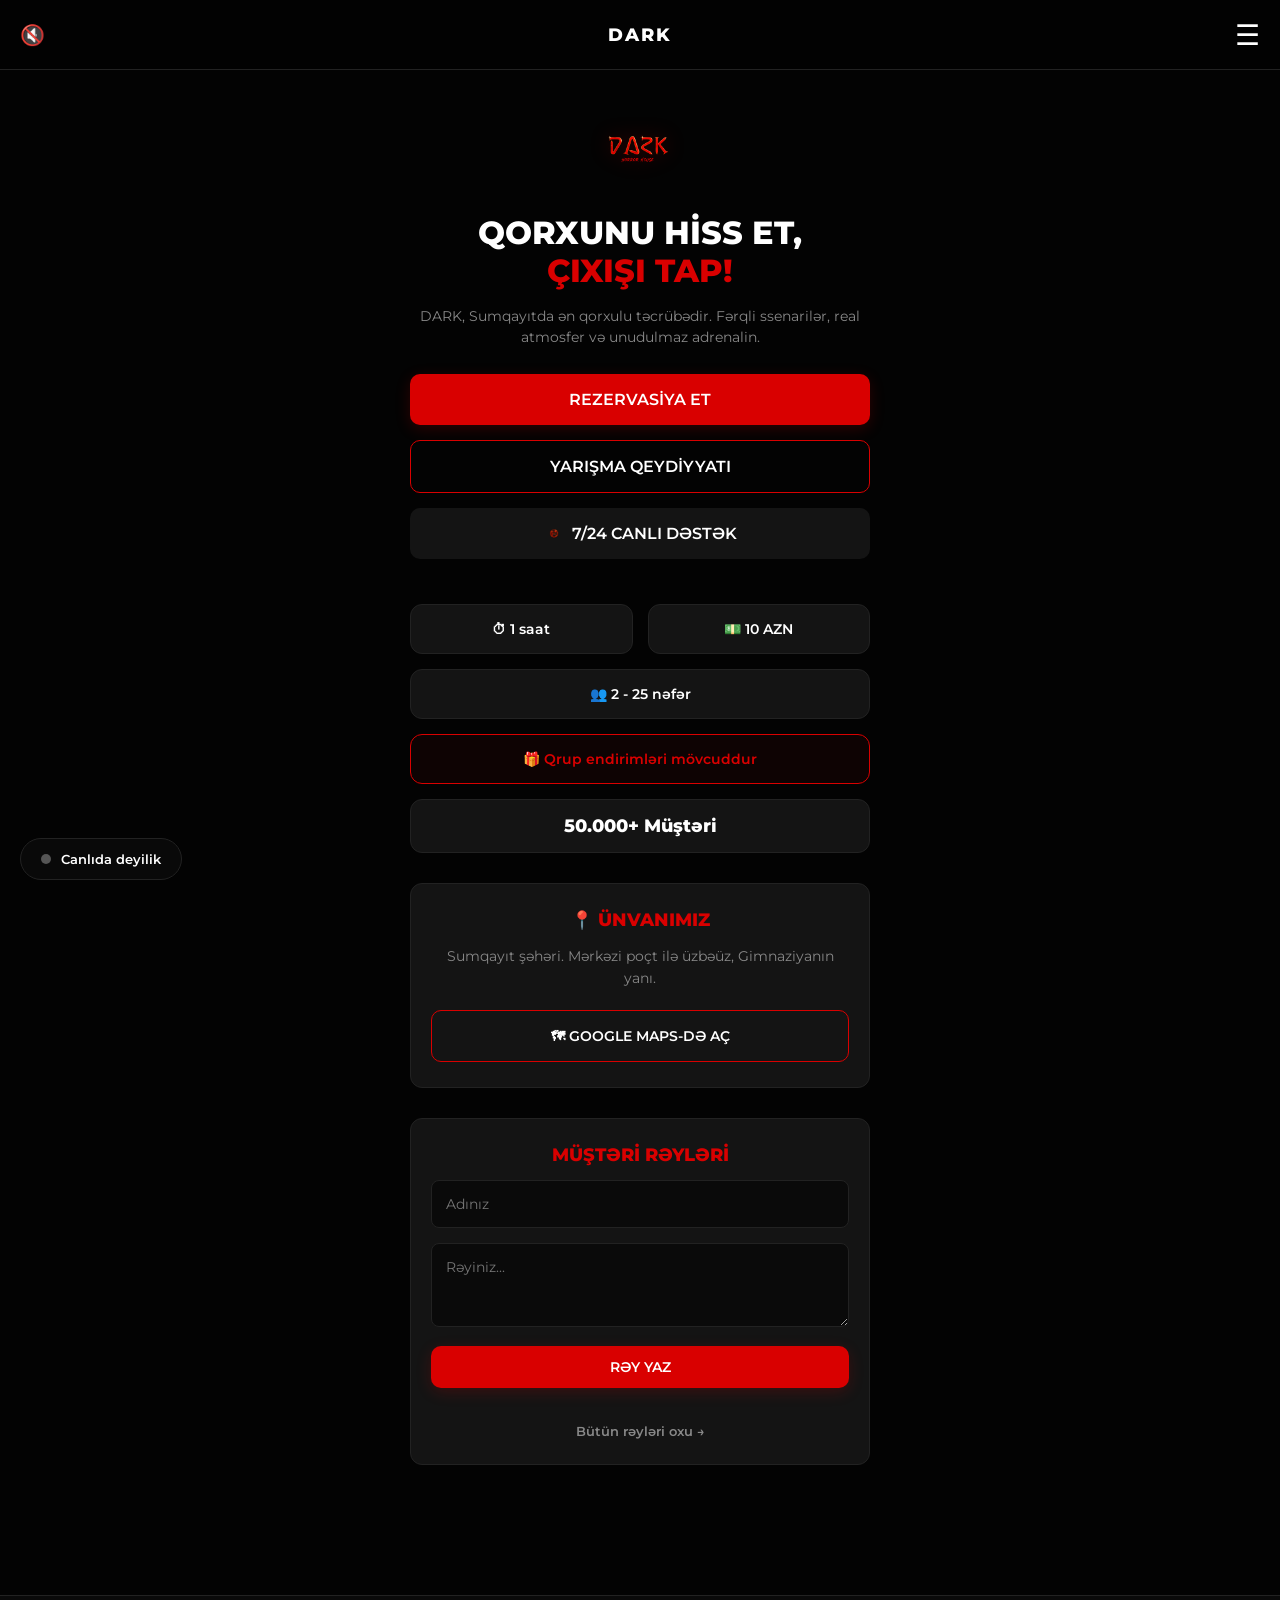
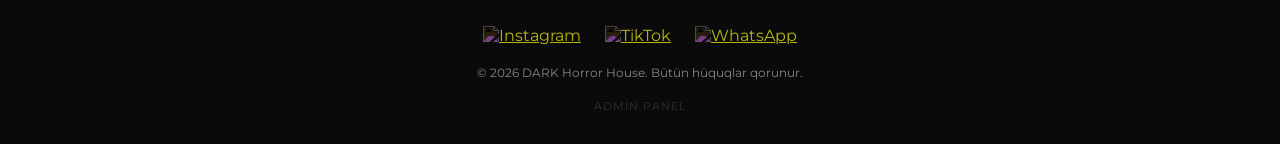
==== commit f26393ef: "Update index.html" ====
--- a/index.html
+++ b/index.html
@@ -1,156 +1,234 @@
 <!DOCTYPE html>
 <html lang="az">
 <head>
-    <link rel="icon" type="image/png" href="logo.png">
     <meta charset="UTF-8">
-    <meta name="viewport" content="width=device-width, initial-scale=1.0">
+    <meta name="viewport" content="width=device-width, initial-scale=1.0, maximum-scale=1.0, user-scalable=no">
     <title>Ana Səhifə - DARK Horror House</title>
     <meta name="description" content="DARK Horror House - Sumqayıtın ən qorxulu və adrenalin dolu qorxu evi. 7/24 rezervasiya üçün dark.az saytına daxil olun.">
-<meta name="keywords" content="dark qorxu evi, dark horror house, sumqayit qorxu evi, qorxu evi, dark az, adrenalin oyunlari, dark.az">
-    <link rel="stylesheet" href="style.css">
+    <link rel="icon" type="image/png" href="logo.png">
+    
     <style>
-        /* Əlavə Stillər */
-        .live-support-btn { display: flex; align-items: center; justify-content: center; gap: 15px; width: 80%; max-width: 250px; margin: 20px auto 0 auto; padding: 10px 20px; font-size: 14px; border: none; }
-        .live-support-icon { width: 35px; height: 35px; object-fit: contain; }
-        #musicControl { cursor: pointer; font-size: 24px; display: flex; align-items: center; justify-content: center; color: white; transition: 0.3s; }
-        #musicControl:hover { transform: scale(1.1); }
-        
-        .game-info-container { background: rgba(50, 0, 0, 0.85); border: 2px solid #ff0000; border-radius: 15px; box-shadow: 0 0 25px rgba(255, 0, 0, 0.5); color: white; text-align: center; width: 90%; max-width: 600px; margin: 40px auto; padding: 30px 20px; font-family: Arial, sans-serif; }
-        .game-info-container p { font-size: 19px; margin: 12px 0; letter-spacing: 1px; color: #ffffff; font-weight: 500; }
-        .customer-count { font-size: 32px; font-weight: bold; color: #ff0000; margin-top: 25px; text-shadow: 0 0 15px #ff0000; }
-        
-        .address-container { background: rgba(45, 45, 45, 0.98); border: 2px dashed #ff0000; border-radius: 15px; color: white; text-align: center; width: 90%; max-width: 600px; margin: 20px auto 40px auto; padding: 25px; font-family: Arial, sans-serif; box-shadow: 0 0 20px rgba(0, 0, 0, 0.8); }
-        .address-title { color: #ff0000; font-size: 22px; margin-bottom: 10px; text-transform: uppercase; font-weight: bold; display: flex; align-items: center; justify-content: center; gap: 10px; }
-        .maps-btn { display: inline-block; background: #8b0000; color: white !important; text-decoration: none !important; padding: 15px 30px; border-radius: 30px; margin-top: 20px; font-weight: bold; transition: 0.3s; box-shadow: 0 5px 15px rgba(0, 0, 0, 0.5); border: 1px solid #ff0000; cursor: pointer; position: relative; z-index: 99; }
-
-        .reviews-section { width: 90%; max-width: 600px; margin: 20px auto; padding: 20px; background: rgba(20, 20, 20, 0.95); border: 1px solid #ff0000; border-radius: 10px; color: white; position: relative; z-index: 10; }
-        .review-input { width: 100%; padding: 12px; margin-bottom: 10px; background: #222; border: 1px solid #ff0000; color: white; border-radius: 5px; box-sizing: border-box; }
-        .review-item { background: #1a1a1a; padding: 15px; margin-top: 15px; border-radius: 8px; border-left: 5px solid red; text-align: left; }
-        
-        .tiktok-live-badge { position: fixed; bottom: 20px; left: 20px; background: rgba(0, 0, 0, 0.8); border: 2px solid red; color: white; padding: 10px 15px; border-radius: 30px; display: flex; align-items: center; gap: 10px; text-decoration: none; z-index: 1000; transition: all 0.3s ease; font-weight: bold; font-size: 14px; }
-        .tiktok-dot { width: 10px; height: 10px; background: gray; border-radius: 50%; }
-        .live-active .tiktok-dot { background: #ff0000; box-shadow: 0 0 10px #ff0000; animation: blink 1s infinite; }
-        @keyframes blink { 50% { opacity: 0.5; } }
-
-        .reserve-popup { position: fixed; top: 0; left: 0; width: 100%; height: 100%; background: rgba(0,0,0,0.8); display: none; justify-content: center; align-items: center; z-index: 2000; }
-        .reserve-box { background: #1a1a1a; border: 2px solid red; padding: 20px; border-radius: 15px; width: 90%; max-width: 350px; text-align: center; color: white; }
+        @import url('https://fonts.googleapis.com/css2?family=Montserrat:wght@400;600;800&display=swap');
+        
+        :root {
+            --bg: #030303;
+            --surface: #0a0a0a;
+            --surface-light: #141414;
+            --primary: #d90000;
+            --primary-hover: #ff1a1a;
+            --text: #ffffff;
+            --text-muted: #888888;
+            --border: #222222;
+        }
+
+        * { box-sizing: border-box; margin: 0; padding: 0; font-family: 'Montserrat', sans-serif; }
+        body { background: var(--bg); color: var(--text); overflow-x: hidden; -webkit-font-smoothing: antialiased; }
+        
+        /* Top Navigation */
+        .topbar { position: fixed; top: 0; width: 100%; height: 70px; background: rgba(3,3,3,0.9); backdrop-filter: blur(10px); display: flex; align-items: center; justify-content: space-between; padding: 0 20px; z-index: 100; border-bottom: 1px solid var(--border); }
+        .topbar-left { display: flex; align-items: center; gap: 15px; }
+        #musicControl { font-size: 20px; cursor: pointer; transition: transform 0.3s; }
+        #musicControl:hover { transform: scale(1.1); color: var(--primary); }
+        .topbar-title { font-weight: 800; font-size: 1.1rem; letter-spacing: 2px; text-transform: uppercase; }
+        .burger { font-size: 28px; cursor: pointer; transition: 0.3s; color: var(--text); }
+        .burger.close { transform: rotate(90deg); color: var(--primary); }
+
+        /* Side Menu */
+        .side-menu { position: fixed; top: 0; right: -100%; width: 280px; height: 100vh; background: var(--surface); border-left: 1px solid var(--border); z-index: 99; transition: right 0.4s cubic-bezier(0.4, 0, 0.2, 1); display: flex; flex-direction: column; padding-top: 90px; box-shadow: -5px 0 20px rgba(0,0,0,0.9); }
+        .side-menu.active { right: 0; }
+        .side-menu a { padding: 15px 30px; font-size: 16px; font-weight: 600; color: var(--text); text-decoration: none; border-bottom: 1px solid var(--border); transition: 0.3s; }
+        .side-menu a:hover { background: rgba(217,0,0,0.1); color: var(--primary); padding-left: 35px; border-left: 3px solid var(--primary); }
+
+        /* Main App Container */
+        .app-container { width: 100%; max-width: 500px; margin: 0 auto; padding: 20px; padding-top: 90px; padding-bottom: 100px; }
+
+        /* Hero Section */
+        .hero { text-align: center; padding: 20px 0 30px 0; animation: fadeIn 0.8s ease forwards; }
+        .hero img.logo-img { width: 120px; margin-bottom: 20px; filter: drop-shadow(0 0 10px rgba(255,0,0,0.3)); }
+        .hero h1 { font-size: 2rem; font-weight: 800; line-height: 1.2; margin-bottom: 15px; text-transform: uppercase; }
+        .hero p { color: var(--text-muted); font-size: 0.9rem; line-height: 1.5; margin-bottom: 25px; padding: 0 10px; }
+
+        /* Buttons */
+        .btn { display: inline-flex; align-items: center; justify-content: center; width: 100%; background: var(--primary); color: #fff; border: none; padding: 16px 20px; font-size: 16px; font-weight: 600; text-transform: uppercase; border-radius: 10px; cursor: pointer; transition: all 0.3s; text-decoration: none; box-shadow: 0 4px 15px rgba(217,0,0,0.2); margin-bottom: 15px; }
+        .btn:hover { background: var(--primary-hover); transform: translateY(-2px); box-shadow: 0 6px 20px rgba(217,0,0,0.4); }
+        .btn-outline { background: transparent; border: 1px solid var(--primary); color: var(--text); box-shadow: none; }
+        .btn-outline:hover { background: rgba(217,0,0,0.1); }
+        
+        /* Stats Grid */
+        .stats-grid { display: grid; grid-template-columns: 1fr 1fr; gap: 15px; margin-bottom: 30px; animation: fadeIn 1s ease forwards; }
+        .stat-card { background: var(--surface-light); border: 1px solid var(--border); padding: 15px; border-radius: 12px; text-align: center; font-size: 14px; font-weight: 600; transition: 0.3s; }
+        .stat-card:hover { border-color: var(--primary); }
+        .stat-card.full-width { grid-column: span 2; }
+        .stat-card.highlight { border-color: var(--primary); background: rgba(217,0,0,0.05); }
+
+        /* Cards */
+        .card { background: var(--surface-light); border: 1px solid var(--border); border-radius: 12px; padding: 25px 20px; margin-bottom: 30px; animation: fadeIn 1.2s ease forwards; }
+        .card-title { color: var(--primary); font-size: 1.1rem; font-weight: 800; text-transform: uppercase; margin-bottom: 15px; text-align: center; }
+        
+        /* Inputs */
+        .input-field { width: 100%; padding: 14px; background: var(--surface); border: 1px solid var(--border); color: var(--text); border-radius: 8px; margin-bottom: 15px; font-size: 14px; outline: none; transition: 0.3s; }
+        .input-field:focus { border-color: var(--primary); box-shadow: 0 0 10px rgba(217,0,0,0.2); }
+        
+        /* Reviews */
+        .review-item { background: var(--surface); padding: 15px; margin-top: 15px; border-radius: 8px; border-left: 3px solid var(--primary); font-size: 14px; }
+        
+        /* Modals & Popups */
+        .popup { position: fixed; top: 0; left: 0; width: 100%; height: 100%; background: rgba(0,0,0,0.85); backdrop-filter: blur(5px); display: none; justify-content: center; align-items: center; z-index: 2000; }
+        .popup-box { background: var(--surface-light); border: 1px solid var(--border); padding: 30px 20px; border-radius: 16px; width: 90%; max-width: 400px; text-align: center; position: relative; box-shadow: 0 10px 30px rgba(0,0,0,0.9); }
+        .close-btn { position: absolute; top: 15px; right: 20px; font-size: 24px; cursor: pointer; color: var(--text-muted); transition: 0.3s; }
+        .close-btn:hover { color: var(--primary); }
+        
+        /* Chat Box */
+        #chatMessages { flex-grow: 1; background: var(--surface); border: 1px solid var(--border); border-radius: 8px; padding: 15px; height: 250px; overflow-y: auto; text-align: left; margin-bottom: 15px; font-size: 14px; }
+        .chat-input-wrapper { display: flex; gap: 10px; }
+        
+        /* TikTok Badge */
+        .tiktok-live-badge { position: fixed; bottom: 20px; left: 20px; background: rgba(10,10,10,0.9); border: 1px solid var(--border); color: var(--text); padding: 12px 20px; border-radius: 30px; display: flex; align-items: center; gap: 10px; text-decoration: none; z-index: 1000; font-weight: 600; font-size: 13px; backdrop-filter: blur(5px); transition: 0.3s; }
+        .tiktok-dot { width: 10px; height: 10px; background: #555; border-radius: 50%; }
+        .live-active { border-color: var(--primary); }
+        .live-active .tiktok-dot { background: var(--primary); box-shadow: 0 0 10px var(--primary); animation: blink 1s infinite; }
+        @keyframes blink { 50% { opacity: 0.3; } }
+        @keyframes fadeIn { from { opacity: 0; transform: translateY(15px); } to { opacity: 1; transform: translateY(0); } }
+
+        /* Footer */
+        footer { text-align: center; padding: 30px 20px; border-top: 1px solid var(--border); background: var(--surface); }
+        .social-links a { display: inline-block; margin: 0 10px; opacity: 0.7; transition: 0.3s; }
+        .social-links a:hover { opacity: 1; transform: scale(1.1); }
+        .social-links img { width: 24px; filter: invert(1); }
     </style>
 </head>
 <body>
 
+    <!-- TOP BAR -->
+    <div class="topbar">
+        <div class="topbar-left">
+            <div id="musicControl" onclick="toggleMusic()">
+                <span id="musicIcon">🔇</span>
+            </div>
+        </div>
+        <div class="topbar-title">DARK</div>
+        <div class="burger" onclick="toggleMenu()" id="burger">☰</div>
+    </div>
+
+    <!-- SIDE MENU -->
+    <div class="side-menu" id="menu">
+        <a href="index.html">Ana Səhifə</a>
+        <a href="about.html">Haqqımızda</a>
+        <a href="games.html">Oyunlarımız</a>
+        <a href="rejimler.html">Rejimlər</a>
+        <a href="reyler.html">Sizin rəyləriniz</a>
+    </div>
+
+    <div class="app-container">
+        
+        <!-- HERO SECTION -->
+        <header class="hero">
+            <img src="logo.png" alt="DARK Logo" class="logo-img" onerror="this.style.display='none'">
+            <h1>QORXUNU HİSS ET,<br><span style="color:var(--primary);">ÇIXIŞI TAP!</span></h1>
+            <p>DARK, Sumqayıtda ən qorxulu təcrübədir. Fərqli ssenarilər, real atmosfer və unudulmaz adrenalin.</p>
+            
+            <a href="reserve.html" class="btn">Rezervasiya et</a>
+            <button onclick="openNavPopup()" class="btn btn-outline">Yarışma Qeydiyyatı</button>
+            <button onclick="openLiveChat()" class="btn btn-outline" style="border: none; background: var(--surface-light);">
+                <img src="chat-logo.png" alt="Chat" style="width: 20px; margin-right:8px;" onerror="this.style.display='none'"> 7/24 Canlı Dəstək
+            </button>
+        </header>
+
+        <!-- STATS / INFO -->
+        <div class="stats-grid">
+            <div class="stat-card">⏱ 1 saat</div>
+            <div class="stat-card">💵 10 AZN</div>
+            <div class="stat-card full-width">👥 2 - 25 nəfər</div>
+            <div class="stat-card full-width highlight" style="color: var(--primary);">🎁 Qrup endirimləri mövcuddur</div>
+            <div class="stat-card full-width" style="font-size: 18px; font-weight: 800;">50.000+ Müştəri</div>
+        </div>
+
+        <!-- ADDRESS -->
+        <div class="card" style="text-align: center;">
+            <div class="card-title">📍 ÜNVANIMIZ</div>
+            <p style="color: var(--text-muted); font-size: 14px; margin-bottom: 20px; line-height: 1.6;">Sumqayıt şəhəri. Mərkəzi poçt ilə üzbəüz, Gimnaziyanın yanı.</p>
+            <a href="https://maps.google.com/?q=Sumqayit+Dark+Horror+House" target="_blank" class="btn btn-outline" style="margin-bottom:0; font-size: 14px;">🗺 Google Maps-də aç</a>
+        </div>
+
+        <!-- REVIEWS -->
+        <div class="card">
+            <div class="card-title">Müştəri Rəyləri</div>
+            <input type="text" id="revName" placeholder="Adınız" class="input-field">
+            <textarea id="revText" placeholder="Rəyiniz..." class="input-field" rows="3"></textarea>
+            <button id="sendBtn" onclick="sendReview()" class="btn" style="font-size: 14px; padding: 12px;">Rəy Yaz</button>
+            <div id="displayReviews"></div>
+            <a href="reyler.html" style="display:block; text-align:center; color:var(--text-muted); margin-top:20px; text-decoration:none; font-size:13px; font-weight: 600;">Bütün rəyləri oxu →</a>
+        </div>
+
+    </div>
+
+    <!-- POPUPS & MODALS -->
+    
+    <!-- Admin Modal -->
     <div id="adminPopup" class="popup">
         <div class="popup-box">
             <span class="close-btn" onclick="closeAdminPopup()">✕</span>
-            <h2>Admin Girişi</h2>
-            <input type="password" id="adminPass" placeholder="Şifrəni daxil edin...">
-            <button onclick="checkAdminPassword()" class="confirm-btn">Daxil Ol</button>
-            <p id="errorMsg" style="color: red; display: none; margin-top: 10px;">Şifrə səhvdir!</p>
-        </div>
-    </div>
-
-    <div class="side-menu" id="menu">
-        <a href="about.html">Haqqımızda</a>
-        <a href="games.html">Oyunlarımız</a>
-        <a href="rejimler.html">Rejimler</a>
-        <a href="reyler.html">Sizin rəyləriniz</a>
-    </div>
-
-    <header> <h1 style="display:none;">DARK Qorxu Evi - Sumqayıtın Ən Yaxşı Horror House Təcrübəsi</h1>
-        <div class="topbar">
-            <div id="musicControl" onclick="toggleMusic()">
-                <span id="musicIcon">🔇</span>
+            <div class="card-title">Admin Girişi</div>
+            <input type="password" id="adminPass" placeholder="Şifrəni daxil edin..." class="input-field">
+            <button onclick="checkAdminPassword()" class="btn">Daxil Ol</button>
+            <p id="errorMsg" style="color: var(--primary); display: none; font-size: 13px; margin-top: 10px;">Şifrə səhvdir!</p>
+        </div>
+    </div>
+
+    <!-- Nav Modal -->
+    <div id="navPopup" class="popup">
+        <div class="popup-box">
+            <span class="close-btn" onclick="closeNavPopup()">✕</span>
+            <div class="card-title">Siniflər Arası Yarışma</div>
+            <button onclick="window.location.href='qeydiyyat.html'" class="btn">Qeydiyyatdan keç</button>
+            <button onclick="window.location.href='neticeler.html'" class="btn btn-outline">Nəticələrə bax</button>
+        </div>
+    </div>
+
+    <!-- Live Chat Modal -->
+    <div class="popup" id="liveChatPopup">
+        <div class="popup-box" style="display: flex; flex-direction: column;">
+            <span class="close-btn" onclick="closeLiveChat()">✕</span>
+            <div class="card-title">Canlı Dəstək</div>
+            
+            <div id="nickStep">
+                <input type="text" id="chatNick" class="input-field" placeholder="Adınızı yazın...">
+                <button class="btn" onclick="startChat()">Daxil Ol</button>
             </div>
-            <div class="topbar-title">Ana Səhifə</div>
-            <div class="burger" onclick="toggleMenu()" id="burger">☰</div>
-        </div>
-        
-        <div class="logo"><img src="logo.png" alt="Logo"></div>
-
-        <a href="reserve.html" class="reserve-btn">Gəl danaaa...</a>
-
-        <div style="text-align: center; margin: 15px;">
-            <button onclick="openNavPopup()" class="reserve-btn" style="border:none; cursor:pointer;">
-                Yarışma Qeydiyyatı
-            </button>
-        </div>
-
-        <button onclick="openLiveChat()" class="reserve-btn live-support-btn">
-            <img src="chat-logo.png" alt="Support" class="live-support-icon"> 7/24 Canlı Dəstək
-        </button>
-    </header>
-
-    <div id="navPopup" style="display:none; position:fixed; top:0; left:0; width:100%; height:100%; background:rgba(0,0,0,0.9); z-index:1000; align-items:center; justify-content:center; flex-direction:column;">
-        <div style="background:#1a1a1a; padding:30px; border-radius:10px; text-align:center; border:1px solid #444;">
-            <h2 style="color:white; margin-bottom:20px;">Siniflər Arası Yarışma</h2>
-            <button onclick="window.location.href='qeydiyyat.html'" style="display:block; width:200px; padding:12px; margin:10px auto; background:#28a745; color:white; border:none; border-radius:5px; cursor:pointer;">Qeydiyyatdan keç</button>
-            <button onclick="window.location.href='neticeler.html'" style="display:block; width:200px; padding:12px; margin:10px auto; background:#007bff; color:white; border:none; border-radius:5px; cursor:pointer;">Nəticələrə bax</button>
-            <button onclick="closeNavPopup()" style="margin-top:15px; background:none; color:#aaa; border:none; cursor:pointer;">Geri dön</button>
-        </div>
-    </div>
-
-    <div class="game-info-container">
-        <p>⏱ Oyun müddəti: <strong>1 saat</strong></p>
-        <p>💵 1 nəfər: <strong>10 AZN</strong></p>
-        <p>👥 Oyuna minimum <strong>2</strong>, maksimum <strong>25</strong> nəfər girə bilər</p>
-        <p>🎁 <strong>Qrup endirimləri mövcuddur</strong></p>
-        <div class="customer-count">İndiyə kimi müştəri sayımız<br>50.000+</div>
-    </div>
-
-    <div class="address-container">
-        <div class="address-title">📍 ÜNVANIMIZ</div>
-        <p>Sumqayıt şəhəri. Mərkəzi poçt ilə üzbəüz, Gimnaziyanın yanı.</p>
-        <a href="https://maps.google.com/?q=Sumqayit+Dark+Horror+House" target="_blank" class="maps-btn">🗺 Google Maps-də aç</a>
-    </div>
-
-    <div class="reviews-section">
-        <h2 style="color: red; margin-bottom: 15px;">Müştəri Rəyləri</h2>
-        <input type="text" id="revName" placeholder="Adınız" class="review-input">
-        <textarea id="revText" placeholder="Rəyiniz..." class="review-input" rows="3"></textarea>
-        <button id="sendBtn" onclick="sendReview()" class="reserve-btn" style="width: 100%; cursor: pointer; border:none;">Rəy Yaz</button>
-        <div id="displayReviews"></div>
-        <a href="reyler.html" class="all-reviews-link" style="display:block; text-align:center; color:red; margin-top:10px; text-decoration:none;">Bütün rəyləri oxu →</a>
-    </div>
-
-    <div class="reserve-popup" id="liveChatPopup">
-        <div class="reserve-box" style="display: flex; flex-direction: column; height: 450px;">
-            <div class="close-btn" onclick="closeLiveChat()" style="cursor:pointer; text-align:right;">✕</div>
-            <h2>Canlı Dəstək</h2>
-            <div id="nickStep">
-                <label>Adınızı yazın:</label>
-                <input type="text" id="chatNick" class="review-input" placeholder="Adınız...">
-                <button class="reserve-btn" onclick="startChat()" style="width:100%; border:none;">Daxil Ol</button>
-            </div>
-            <div id="chatStep" style="display: none; flex-direction: column; flex-grow: 1; height: 100%;">
-                <div id="chatMessages" style="flex-grow: 1; background: #111; border: 1px solid red; border-radius: 5px; padding: 10px; overflow-y: auto; text-align: left; margin-bottom: 10px; font-size: 14px;"></div>
-                <div style="display: flex; gap: 5px;">
-                    <input type="text" id="chatMsgInput" placeholder="Mesaj..." style="flex-grow: 1; background: #000; border: 1px solid red; color: white; padding: 5px;">
-                    <button onclick="sendChatMessage()" class="reserve-btn" style="padding: 5px 10px; border:none;">Göndər</button>
+            
+            <div id="chatStep" style="display: none; flex-direction: column; width: 100%;">
+                <div id="chatMessages"></div>
+                <div class="chat-input-wrapper">
+                    <input type="text" id="chatMsgInput" placeholder="Mesaj..." class="input-field" style="margin-bottom:0;">
+                    <button onclick="sendChatMessage()" class="btn" style="width:auto; margin-bottom:0; padding:0 20px;">Göndər</button>
                 </div>
             </div>
         </div>
     </div>
 
+    <!-- TIKTOK BADGE -->
     <a href="https://www.tiktok.com/@darkqorxuevi" target="_blank" id="tiktokLiveBadge" class="tiktok-live-badge">
         <div class="tiktok-dot" id="tiktokDot"></div>
         <span id="tiktokText">Canlıda deyilik</span>
     </a>
 
+    <!-- AUDIO -->
     <audio id="bgMusic" loop>
         <source src="music.mp3" type="audio/mpeg">
     </audio>
 
+    <!-- FOOTER -->
     <footer>
-        <div class="footer-container" style="text-align: center; padding: 20px; background: #000;">
-            <div class="social-links" style="margin-bottom: 15px;">
-                <a href="https://www.instagram.com/darkqorxuevi" target="_blank" style="margin: 0 10px;"><img src="https://cdn-icons-png.flaticon.com/512/174/174855.png" width="30"></a>
-                <a href="https://www.tiktok.com/@darkqorxuevi" target="_blank" style="margin: 0 10px;"><img src="https://cdn-icons-png.flaticon.com/512/3046/3046121.png" width="30"></a>
-                <a href="https://wa.me/994993121709" target="_blank" style="margin: 0 10px;"><img src="https://cdn-icons-png.flaticon.com/512/733/733585.png" width="30"></a>
-            </div>
-            <p style="color: gray; font-size: 12px;">© 2026 DARK Horror House. Bütün hüquqlar qorunur.</p>
-            <span onclick="openAdminPopup()" style="opacity:0.2; font-size:10px; cursor:pointer; color: white;">Admin Panel</span>
-        </div>
+        <div class="social-links" style="margin-bottom: 20px;">
+            <a href="https://www.instagram.com/darkqorxuevi" target="_blank"><img src="https://cdn-icons-png.flaticon.com/512/174/174855.png" alt="Instagram"></a>
+            <a href="https://www.tiktok.com/@darkqorxuevi" target="_blank"><img src="https://cdn-icons-png.flaticon.com/512/3046/3046121.png" alt="TikTok"></a>
+            <a href="https://wa.me/994993121709" target="_blank"><img src="https://cdn-icons-png.flaticon.com/512/733/733585.png" alt="WhatsApp"></a>
+        </div>
+        <p style="color: var(--text-muted); font-size: 12px; margin-bottom: 15px;">© 2026 DARK Horror House. Bütün hüquqlar qorunur.</p>
+        <span onclick="openAdminPopup()" style="opacity:0.3; font-size:11px; cursor:pointer; color: var(--text-muted); text-transform: uppercase; letter-spacing: 1px;">Admin Panel</span>
     </footer>
 
+    <!-- JAVASCRIPT (Functionality Preserved) -->
     <script>
         const telegramBotToken = "8733282097:AAEfZWuC0FnbtaJ2ngBYCzjw4oN1N_-Uhvk";
         const telegramChatId = "7766487634";
@@ -158,7 +236,32 @@
         let userNickname = "";
         let lastUpdateId = 0;
 
-        // TİKTOK STATUSUNU YOXLAYAN FUNKSİYA
+        // UI Functions
+        function toggleMenu() { 
+            const menu = document.getElementById("menu");
+            const burger = document.getElementById("burger");
+            menu.classList.toggle("active");
+            if(menu.classList.contains("active")) {
+                burger.innerHTML = "✕";
+                burger.classList.add("close");
+            } else {
+                burger.innerHTML = "☰";
+                burger.classList.remove("close");
+            }
+        }
+        function openNavPopup() { document.getElementById('navPopup').style.display = 'flex'; }
+        function closeNavPopup() { document.getElementById('navPopup').style.display = 'none'; }
+        function openAdminPopup() { document.getElementById("adminPopup").style.display = "flex"; }
+        function closeAdminPopup() { document.getElementById("adminPopup").style.display = "none"; document.getElementById("errorMsg").style.display = "none"; }
+        function openLiveChat() { document.getElementById("liveChatPopup").style.display = "flex"; }
+        function closeLiveChat() { document.getElementById("liveChatPopup").style.display = "none"; }
+
+        function checkAdminPassword() {
+            if(document.getElementById("adminPass").value === "admindark1903") window.location.href="admin.html";
+            else document.getElementById("errorMsg").style.display = "block";
+        }
+
+        // TikTok Status Check
         function checkTikTokLive() {
             const status = localStorage.getItem('tiktokLiveStatus');
             const badge = document.getElementById('tiktokLiveBadge');
@@ -172,19 +275,9 @@
                 text.innerText = "Canlıda deyilik";
             }
         }
-        setInterval(checkTikTokLive, 2000); // Hər 2 saniyədən bir yoxla
-
-        function toggleMenu(){ document.getElementById("menu").classList.toggle("active"); }
-        function openNavPopup() { document.getElementById('navPopup').style.display = 'flex'; }
-        function closeNavPopup() { document.getElementById('navPopup').style.display = 'none'; }
-        function openAdminPopup() { document.getElementById("adminPopup").style.display = "flex"; }
-        function closeAdminPopup() { document.getElementById("adminPopup").style.display = "none"; }
-        
-        function checkAdminPassword() {
-            if(document.getElementById("adminPass").value === "admindark1903") window.location.href="admin.html";
-            else alert("Səhv!");
-        }
-
+        setInterval(checkTikTokLive, 2000);
+
+        // Reviews System
         async function sendReview() {
             const name = document.getElementById("revName").value.trim();
             const text = document.getElementById("revText").value.trim();
@@ -205,13 +298,11 @@
             try {
                 const res = await fetch(`${scriptURL}?action=read`);
                 const data = await res.json();
-                div.innerHTML = data.slice(0, 2).map(r => `<div class="review-item"><strong>${r.name}</strong><p>${r.text}</p></div>`).join('');
+                div.innerHTML = data.slice(0, 2).map(r => `<div class="review-item"><strong style="color:var(--text);">${r.name}</strong><p style="color:var(--text-muted); margin-top:5px;">${r.text}</p></div>`).join('');
             } catch(e) { div.innerHTML = ""; }
         }
 
-        function openLiveChat() { document.getElementById("liveChatPopup").style.display = "flex"; }
-        function closeLiveChat() { document.getElementById("liveChatPopup").style.display = "none"; }
-
+        // Chat System
         function startChat() {
             const nick = document.getElementById("chatNick").value.trim();
             if(!nick) return alert("Adınızı yazın!");
@@ -225,7 +316,7 @@
             const input = document.getElementById("chatMsgInput");
             const text = input.value.trim();
             if(!text) return;
-            addMessageToChat("Siz", text, "#4CAF50");
+            addMessageToChat("Siz", text, "var(--primary)");
             input.value = "";
             fetch(`https://api.telegram.org/bot${telegramBotToken}/sendMessage?chat_id=${telegramChatId}&text=${encodeURIComponent("["+userNickname+"]: "+text)}`);
         }
@@ -239,7 +330,7 @@
                         if(update.message && update.message.text) {
                             const msg = update.message.text;
                             const tag = `@${userNickname.toLowerCase()}`;
-                            if(msg.toLowerCase().startsWith(tag)) addMessageToChat("Admin", msg.substring(tag.length).trim(), "#2196F3");
+                            if(msg.toLowerCase().startsWith(tag)) addMessageToChat("Admin", msg.substring(tag.length).trim(), "#ffffff");
                         }
                     });
                 }
@@ -248,14 +339,20 @@
 
         function addMessageToChat(sender, text, color) {
             const box = document.getElementById("chatMessages");
-            box.innerHTML += `<div><strong style="color:${color}">${sender}:</strong> ${text}</div>`;
+            box.innerHTML += `<div style="margin-bottom:8px;"><strong style="color:${color}">${sender}:</strong> <span style="color:var(--text-muted);">${text}</span></div>`;
             box.scrollTop = box.scrollHeight;
         }
 
+        // Audio System
         const audio = document.getElementById("bgMusic");
         function toggleMusic() {
-            if (audio.paused) { audio.play(); document.getElementById("musicIcon").innerText = "🔊"; }
-            else { audio.pause(); document.getElementById("musicIcon").innerText = "🔇"; }
+            if (audio.paused) { 
+                audio.play(); 
+                document.getElementById("musicIcon").innerText = "🔊"; 
+            } else { 
+                audio.pause(); 
+                document.getElementById("musicIcon").innerText = "🔇"; 
+            }
         }
 
         window.onload = function() {
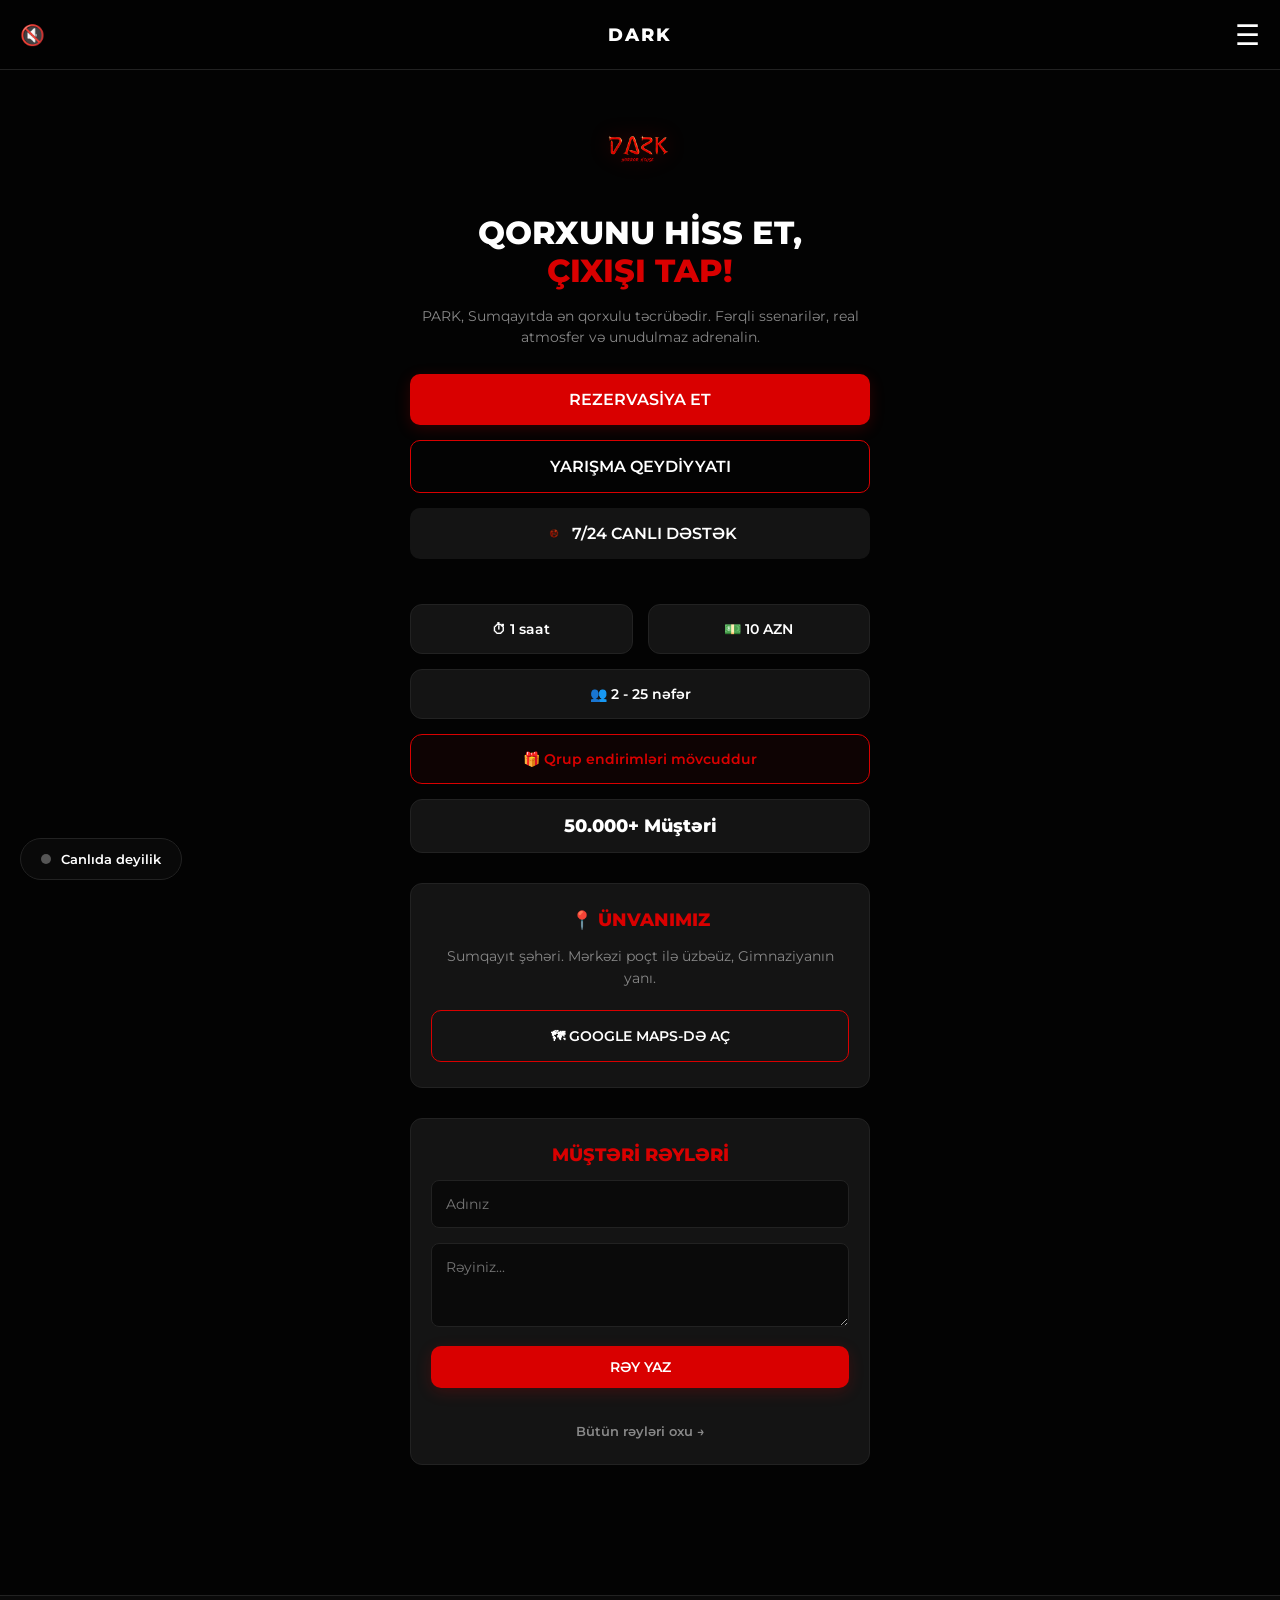
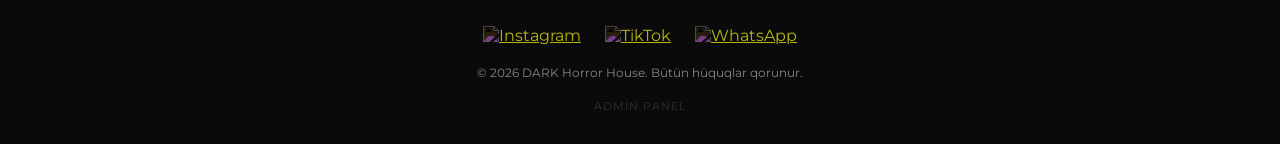
==== commit de7b96db: "Update index.html" ====
--- a/index.html
+++ b/index.html
@@ -125,7 +125,7 @@
         <header class="hero">
             <img src="logo.png" alt="DARK Logo" class="logo-img" onerror="this.style.display='none'">
             <h1>QORXUNU HİSS ET,<br><span style="color:var(--primary);">ÇIXIŞI TAP!</span></h1>
-            <p>DARK, Sumqayıtda ən qorxulu təcrübədir. Fərqli ssenarilər, real atmosfer və unudulmaz adrenalin.</p>
+            <p>PARK, Sumqayıtda ən qorxulu təcrübədir. Fərqli ssenarilər, real atmosfer və unudulmaz adrenalin.</p>
             
             <a href="reserve.html" class="btn">Rezervasiya et</a>
             <button onclick="openNavPopup()" class="btn btn-outline">Yarışma Qeydiyyatı</button>
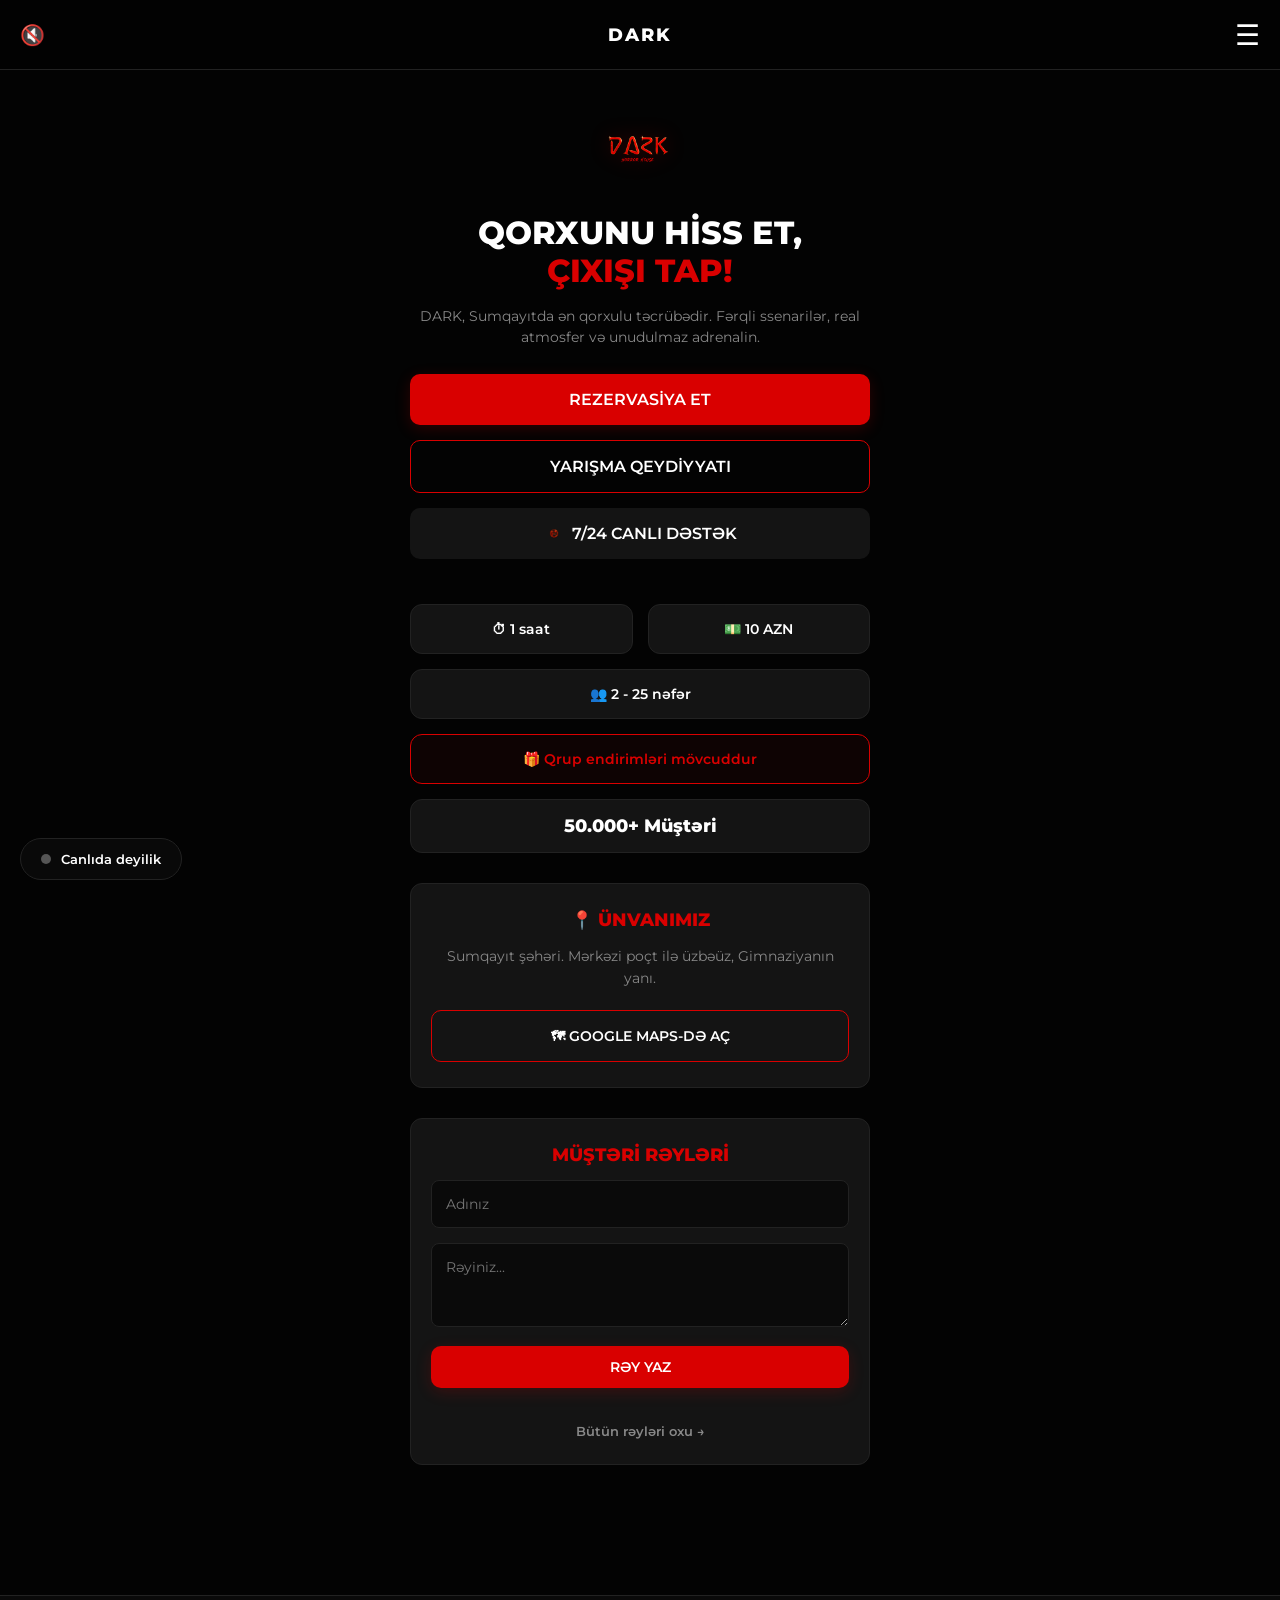
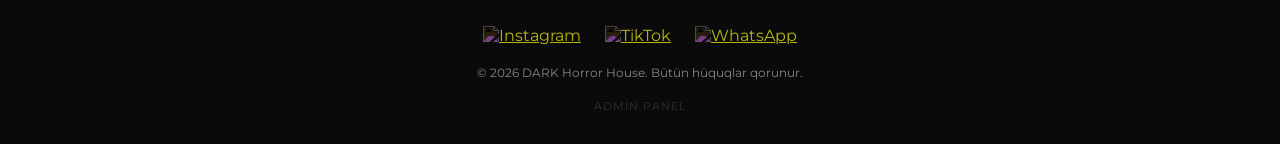
==== commit 3f4dff40: "Update index.html" ====
--- a/index.html
+++ b/index.html
@@ -125,7 +125,7 @@
         <header class="hero">
             <img src="logo.png" alt="DARK Logo" class="logo-img" onerror="this.style.display='none'">
             <h1>QORXUNU HİSS ET,<br><span style="color:var(--primary);">ÇIXIŞI TAP!</span></h1>
-            <p>PARK, Sumqayıtda ən qorxulu təcrübədir. Fərqli ssenarilər, real atmosfer və unudulmaz adrenalin.</p>
+            <p>DARK, Sumqayıtda ən qorxulu təcrübədir. Fərqli ssenarilər, real atmosfer və unudulmaz adrenalin.</p>
             
             <a href="reserve.html" class="btn">Rezervasiya et</a>
             <button onclick="openNavPopup()" class="btn btn-outline">Yarışma Qeydiyyatı</button>
